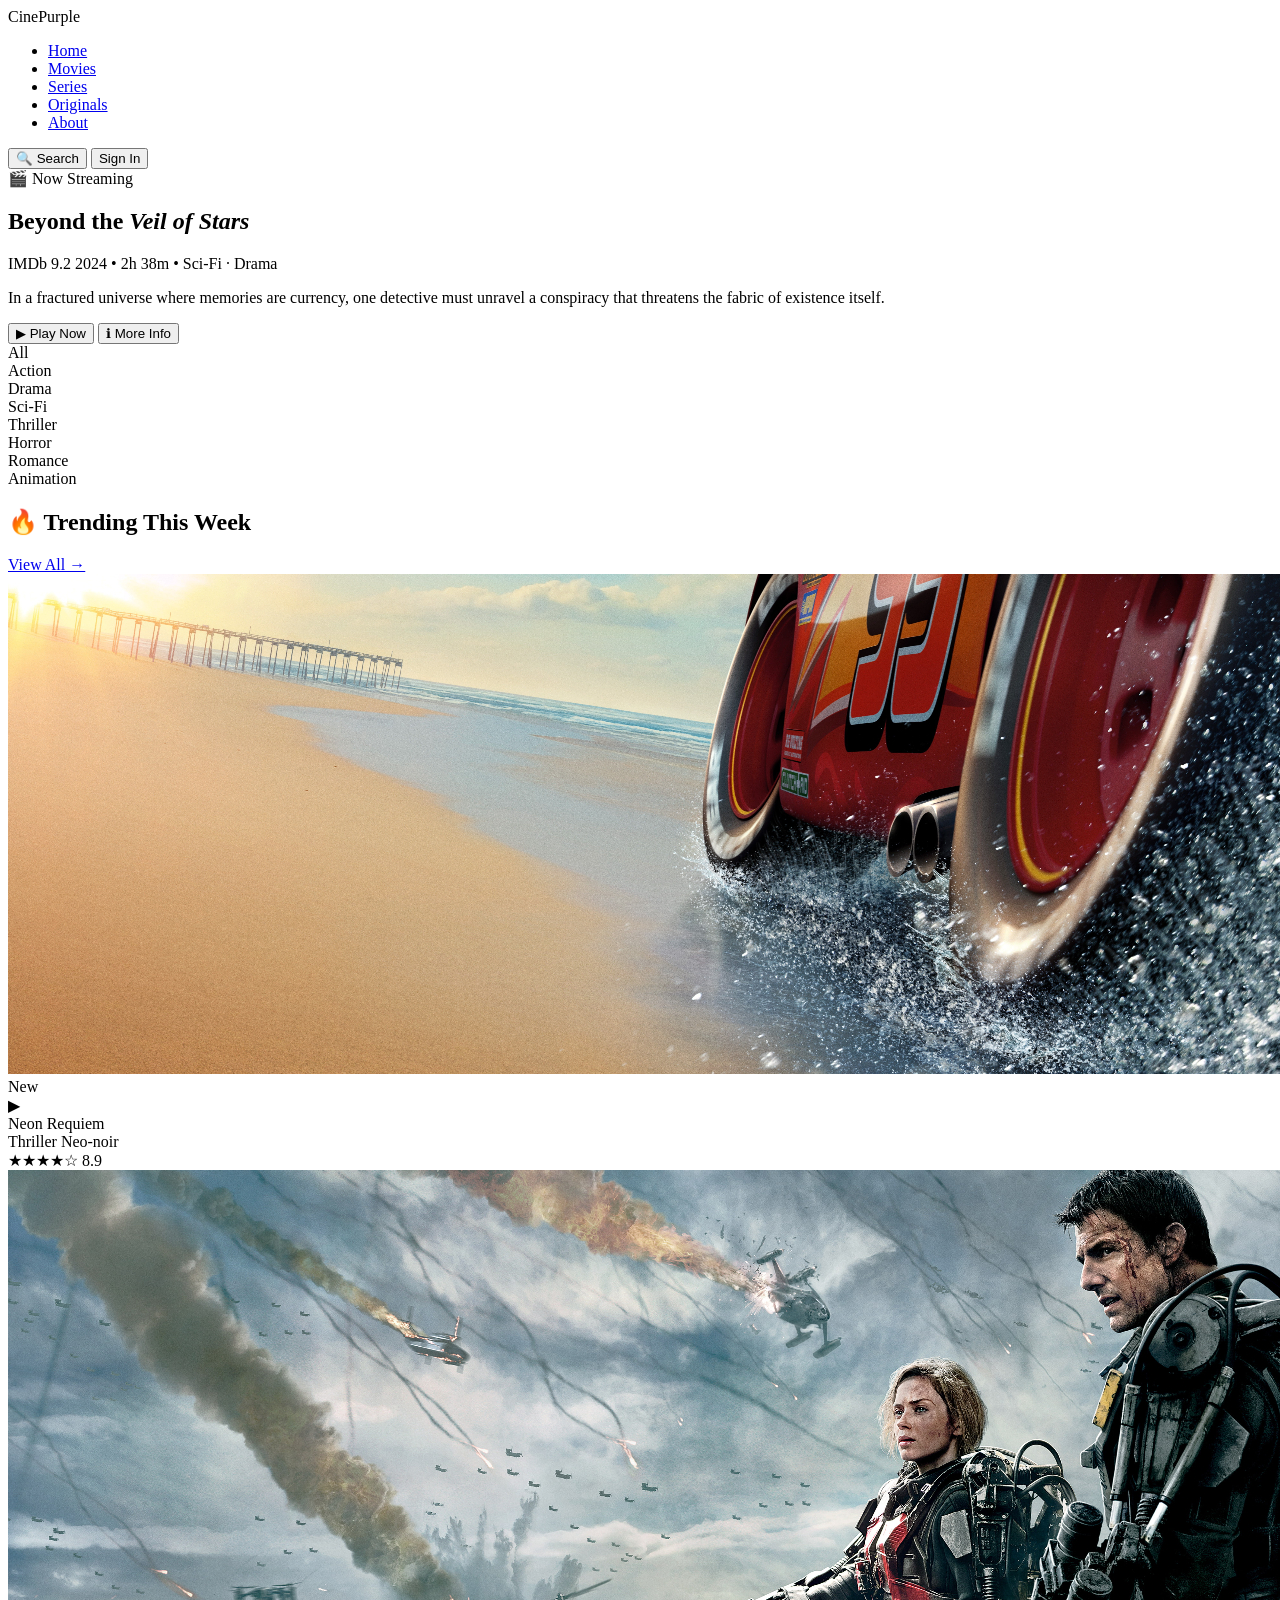
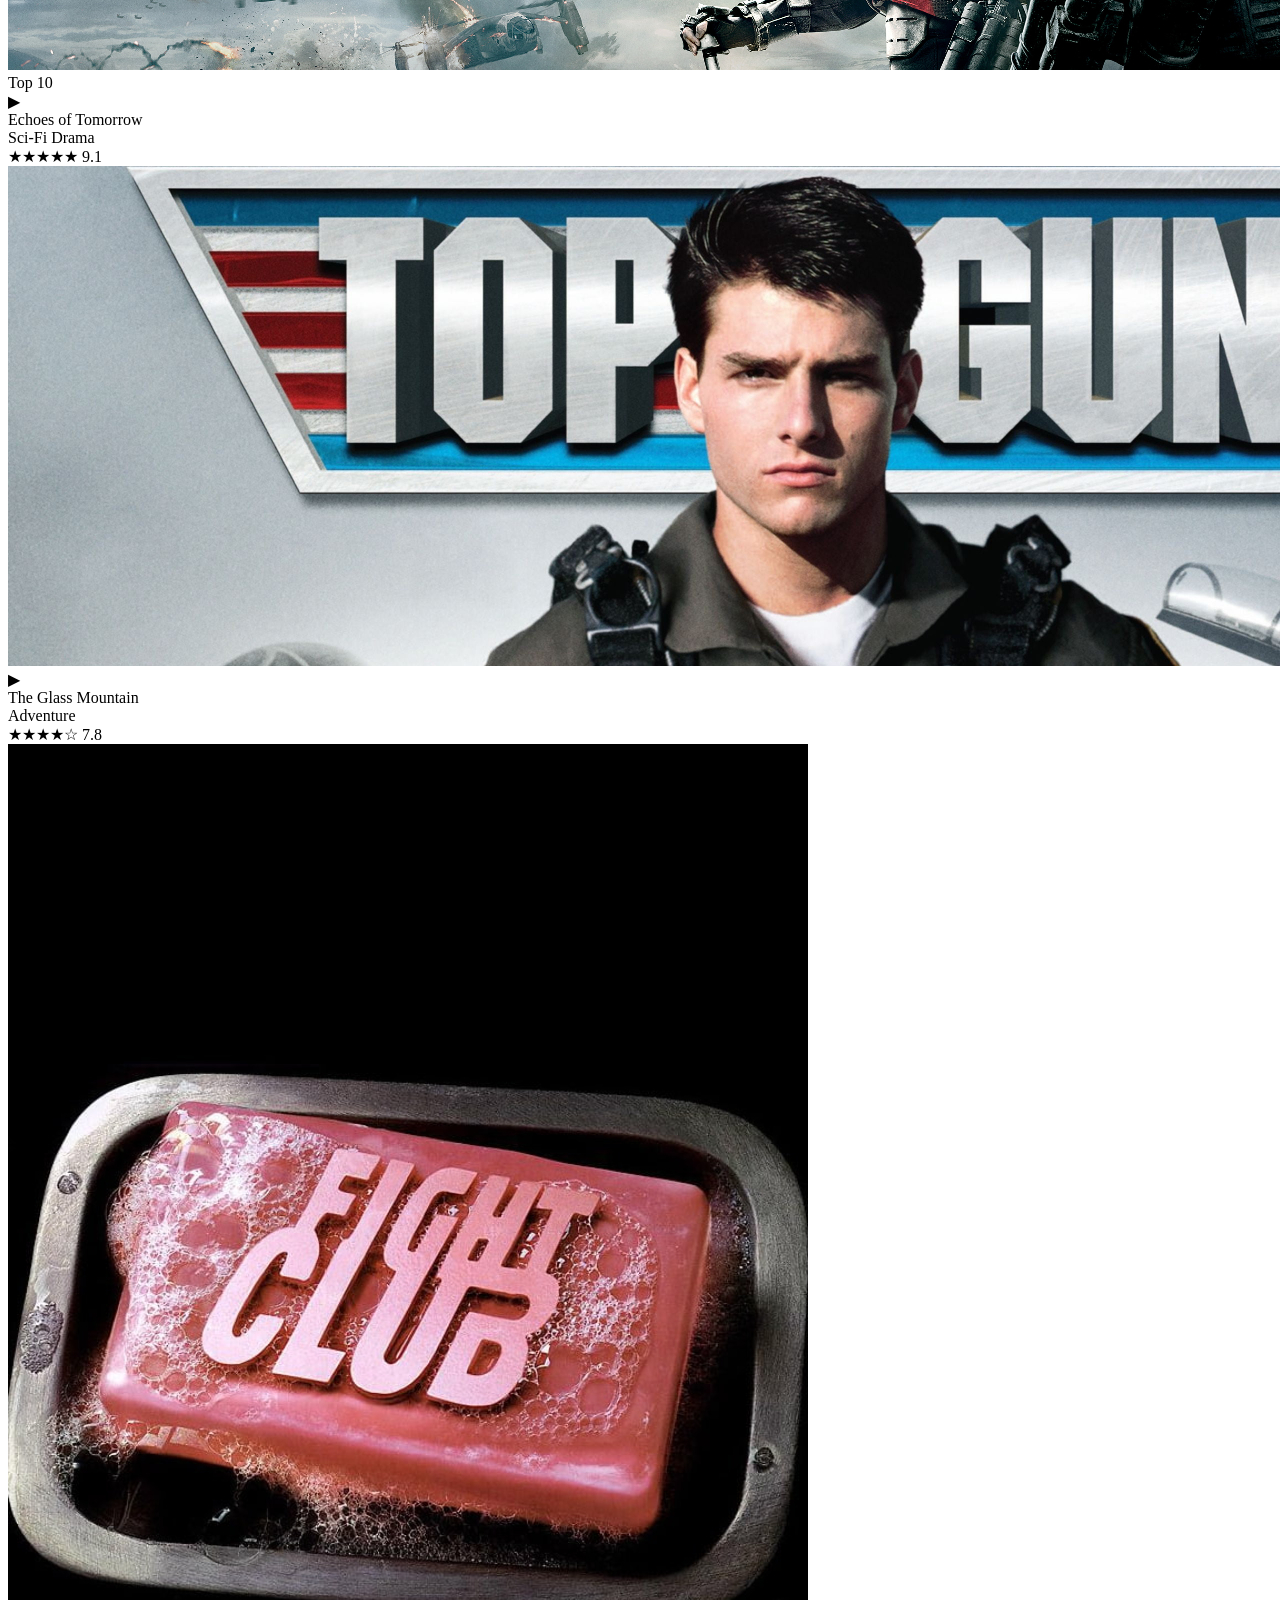
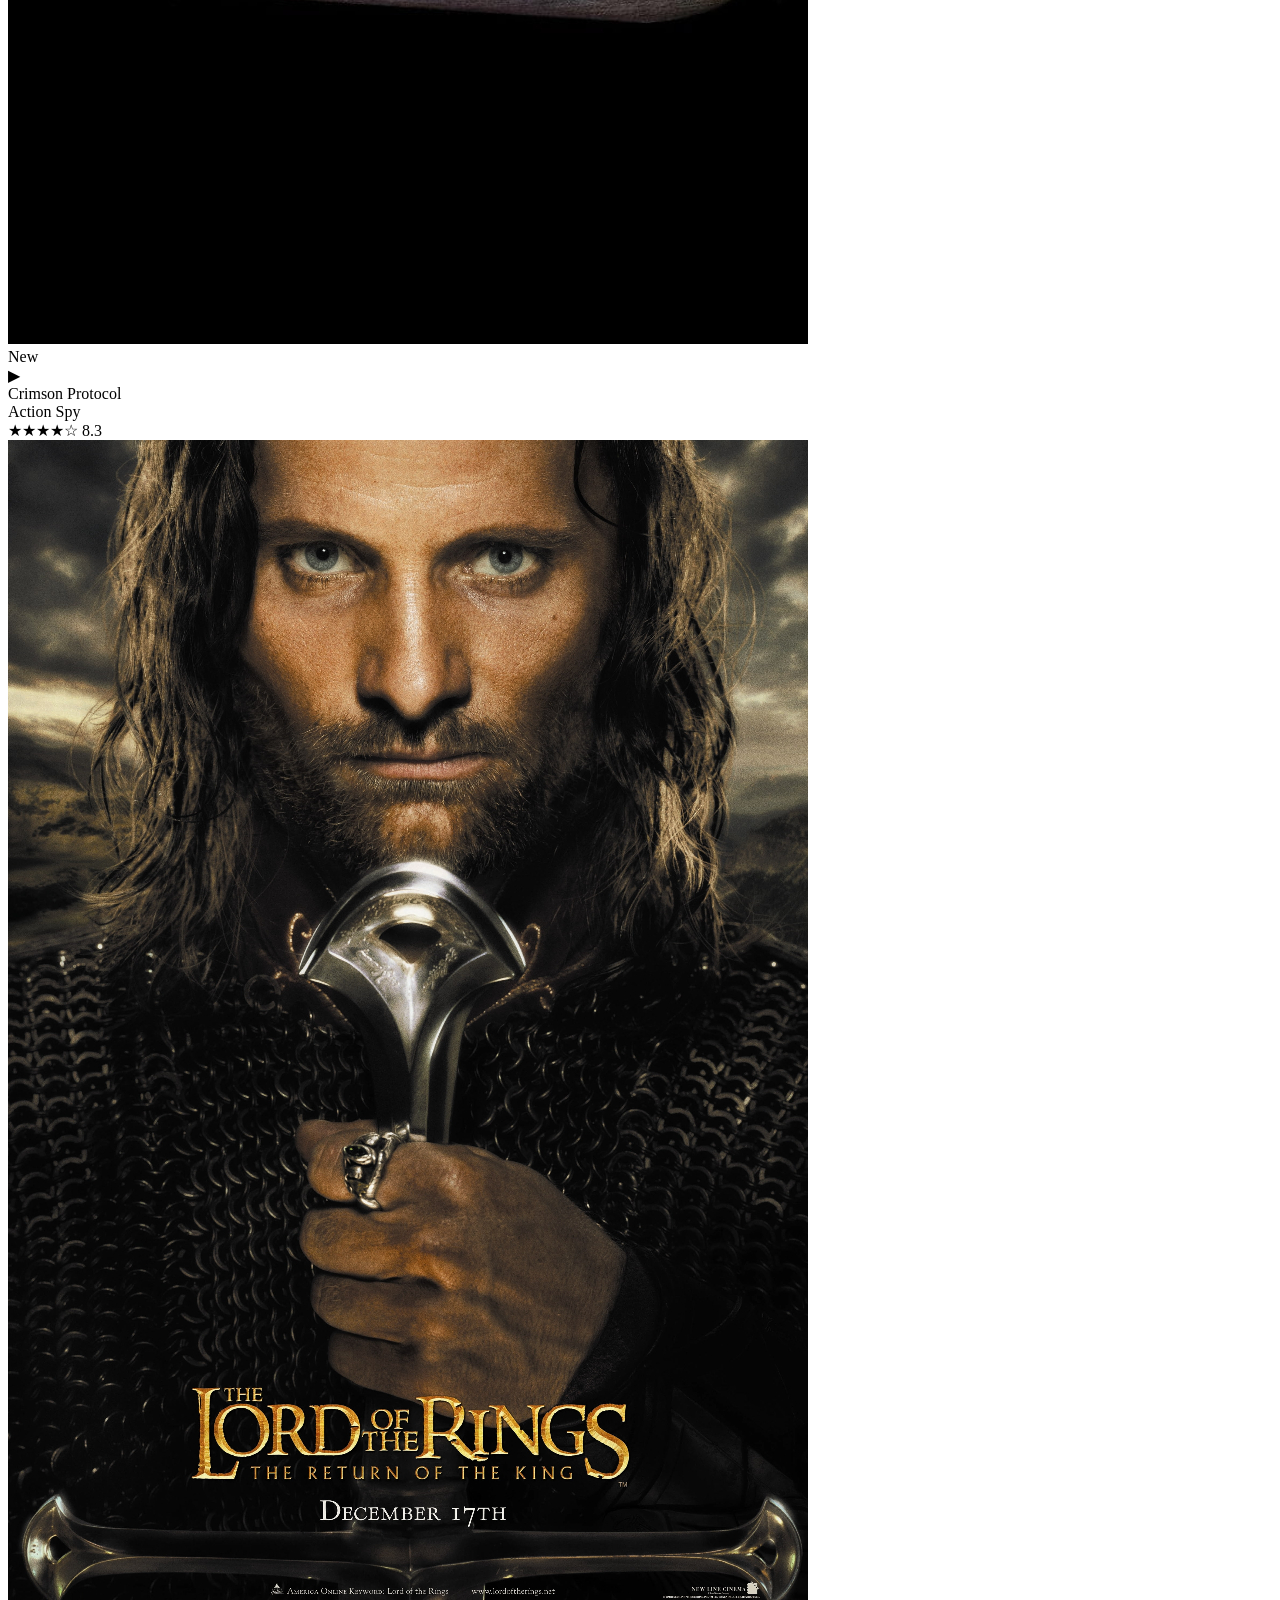
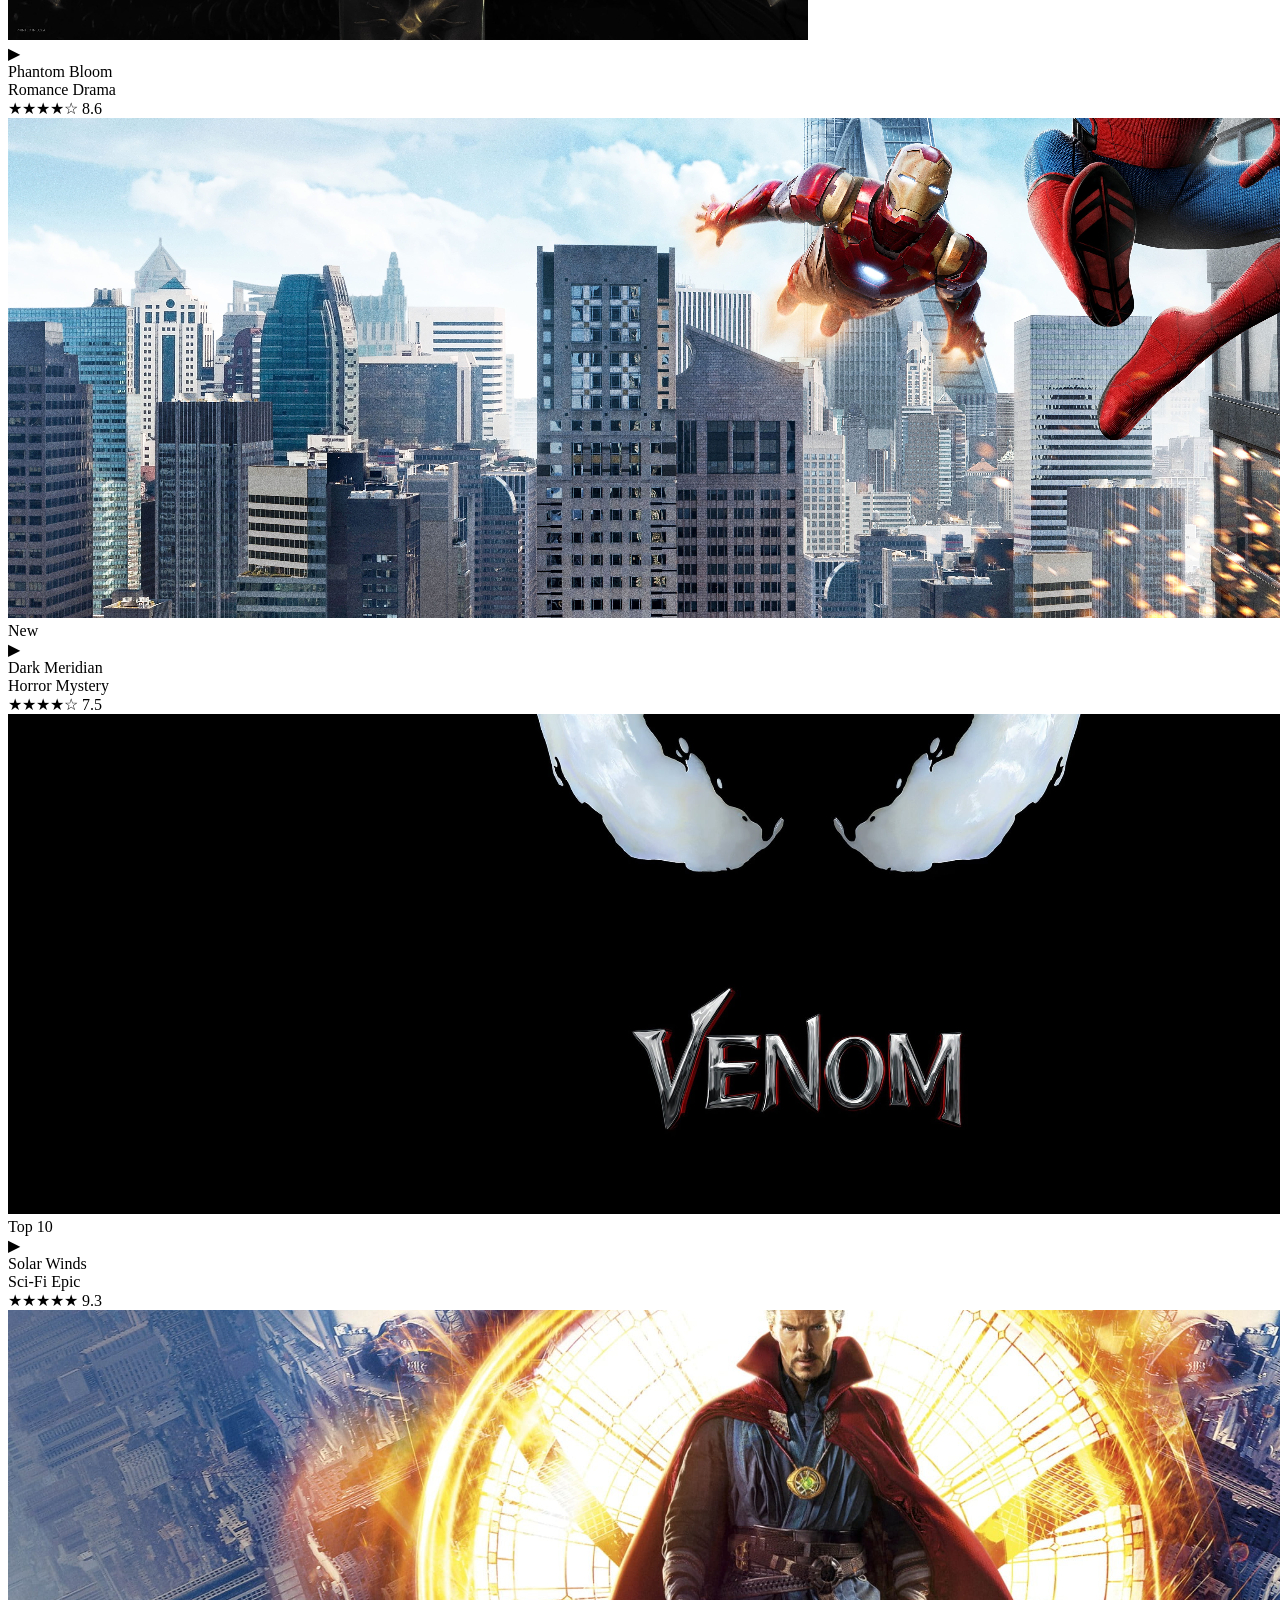
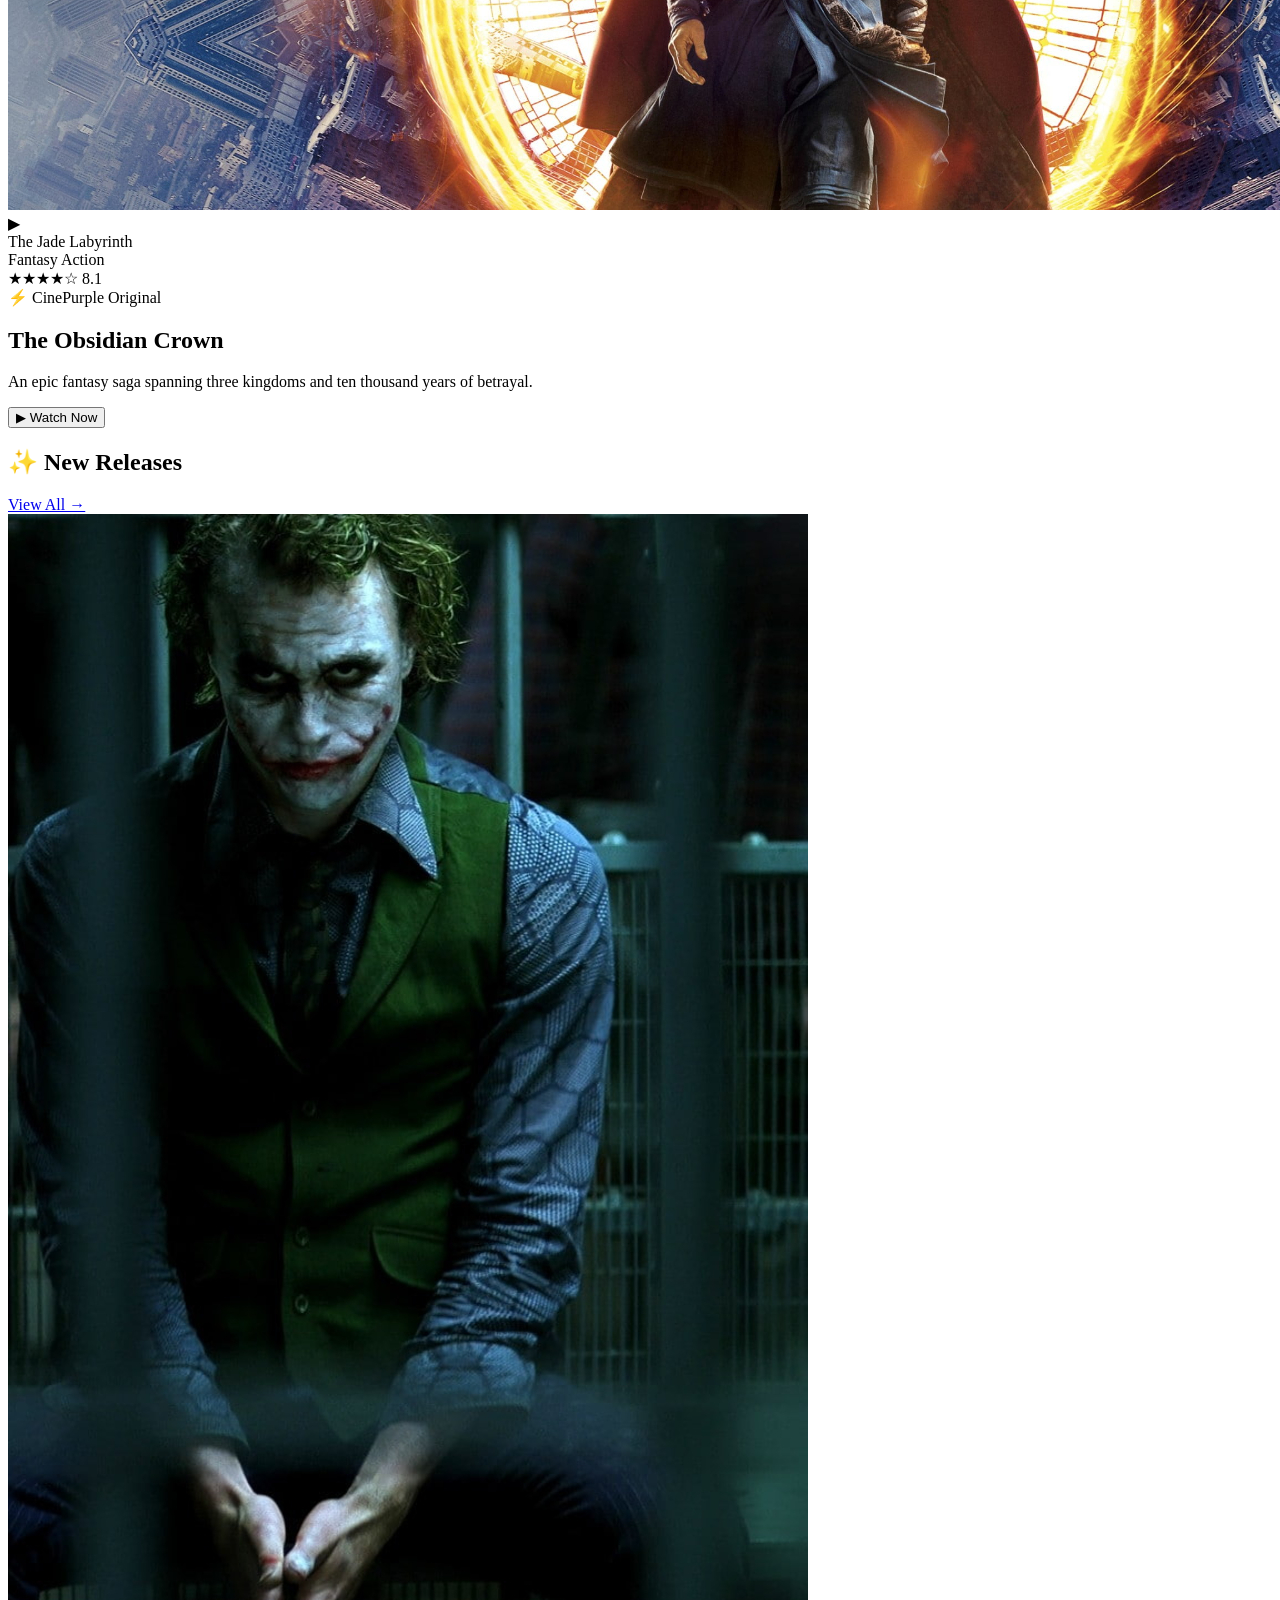
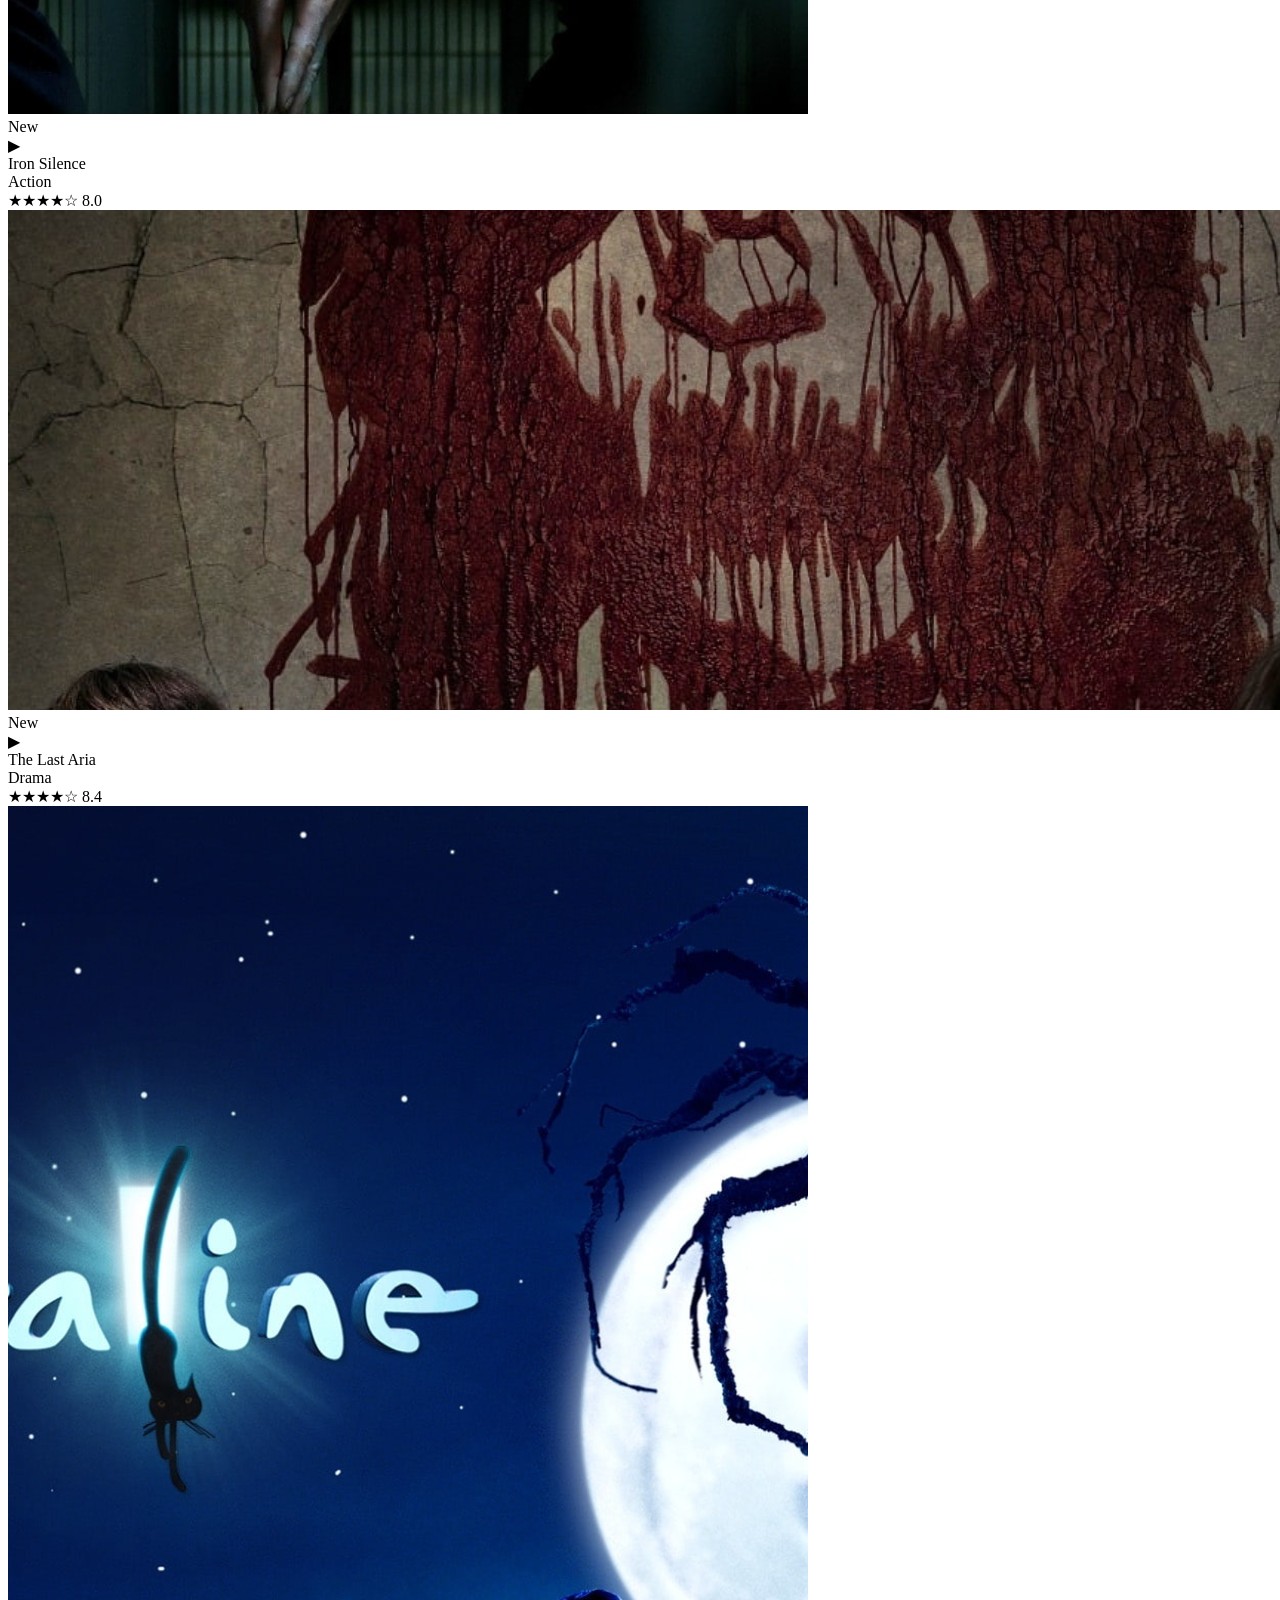
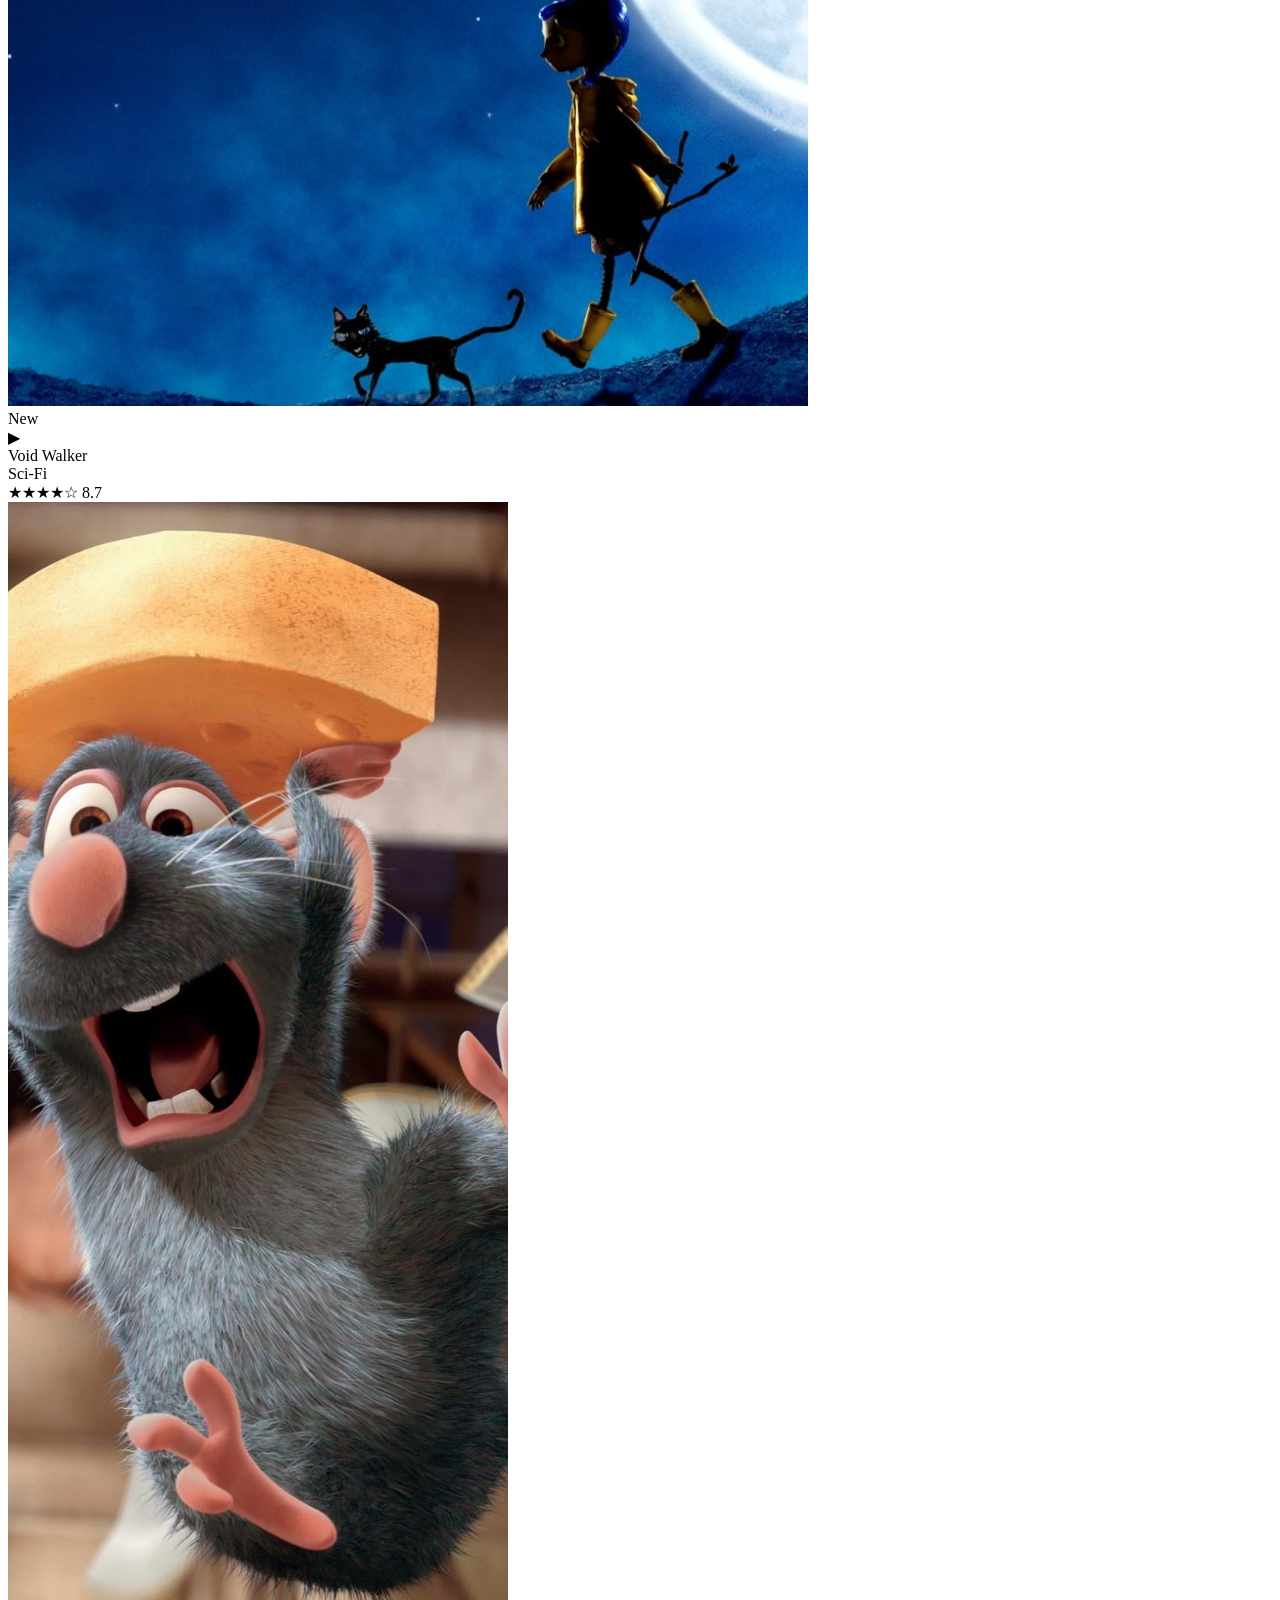
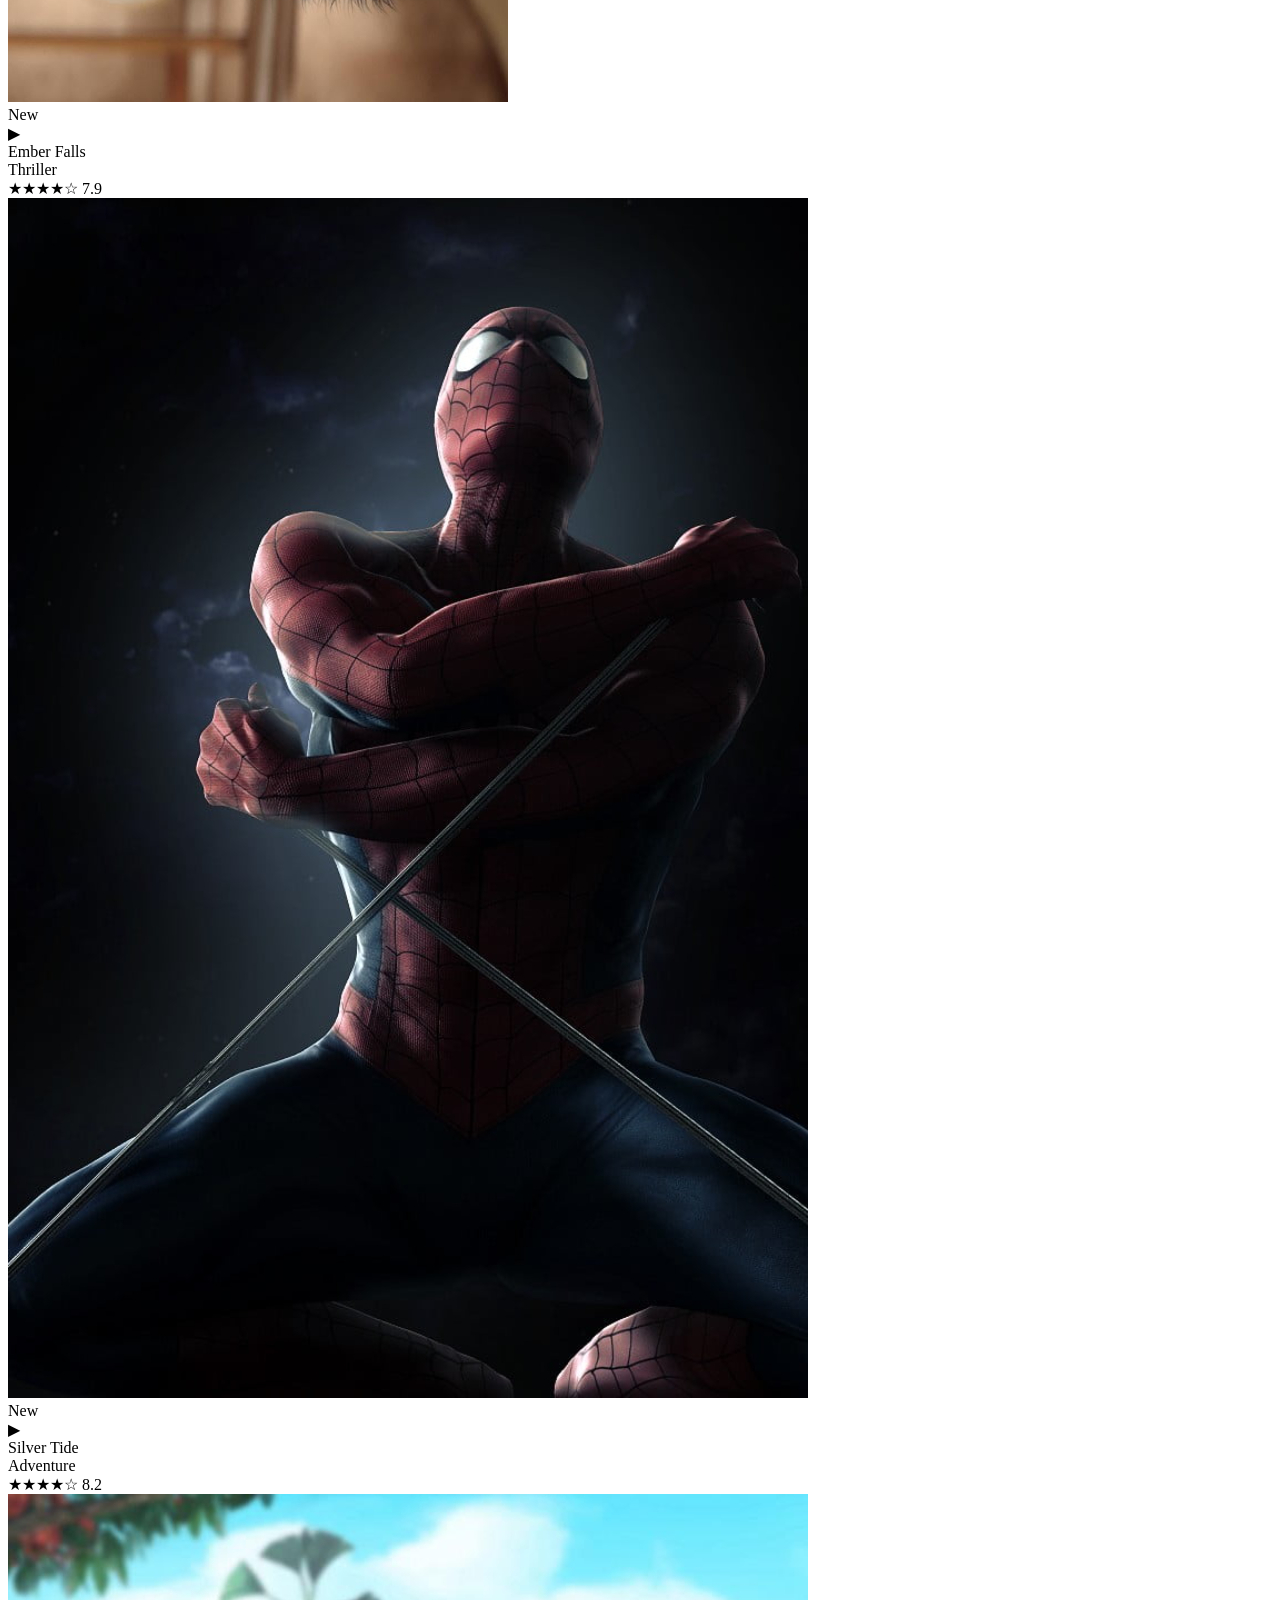
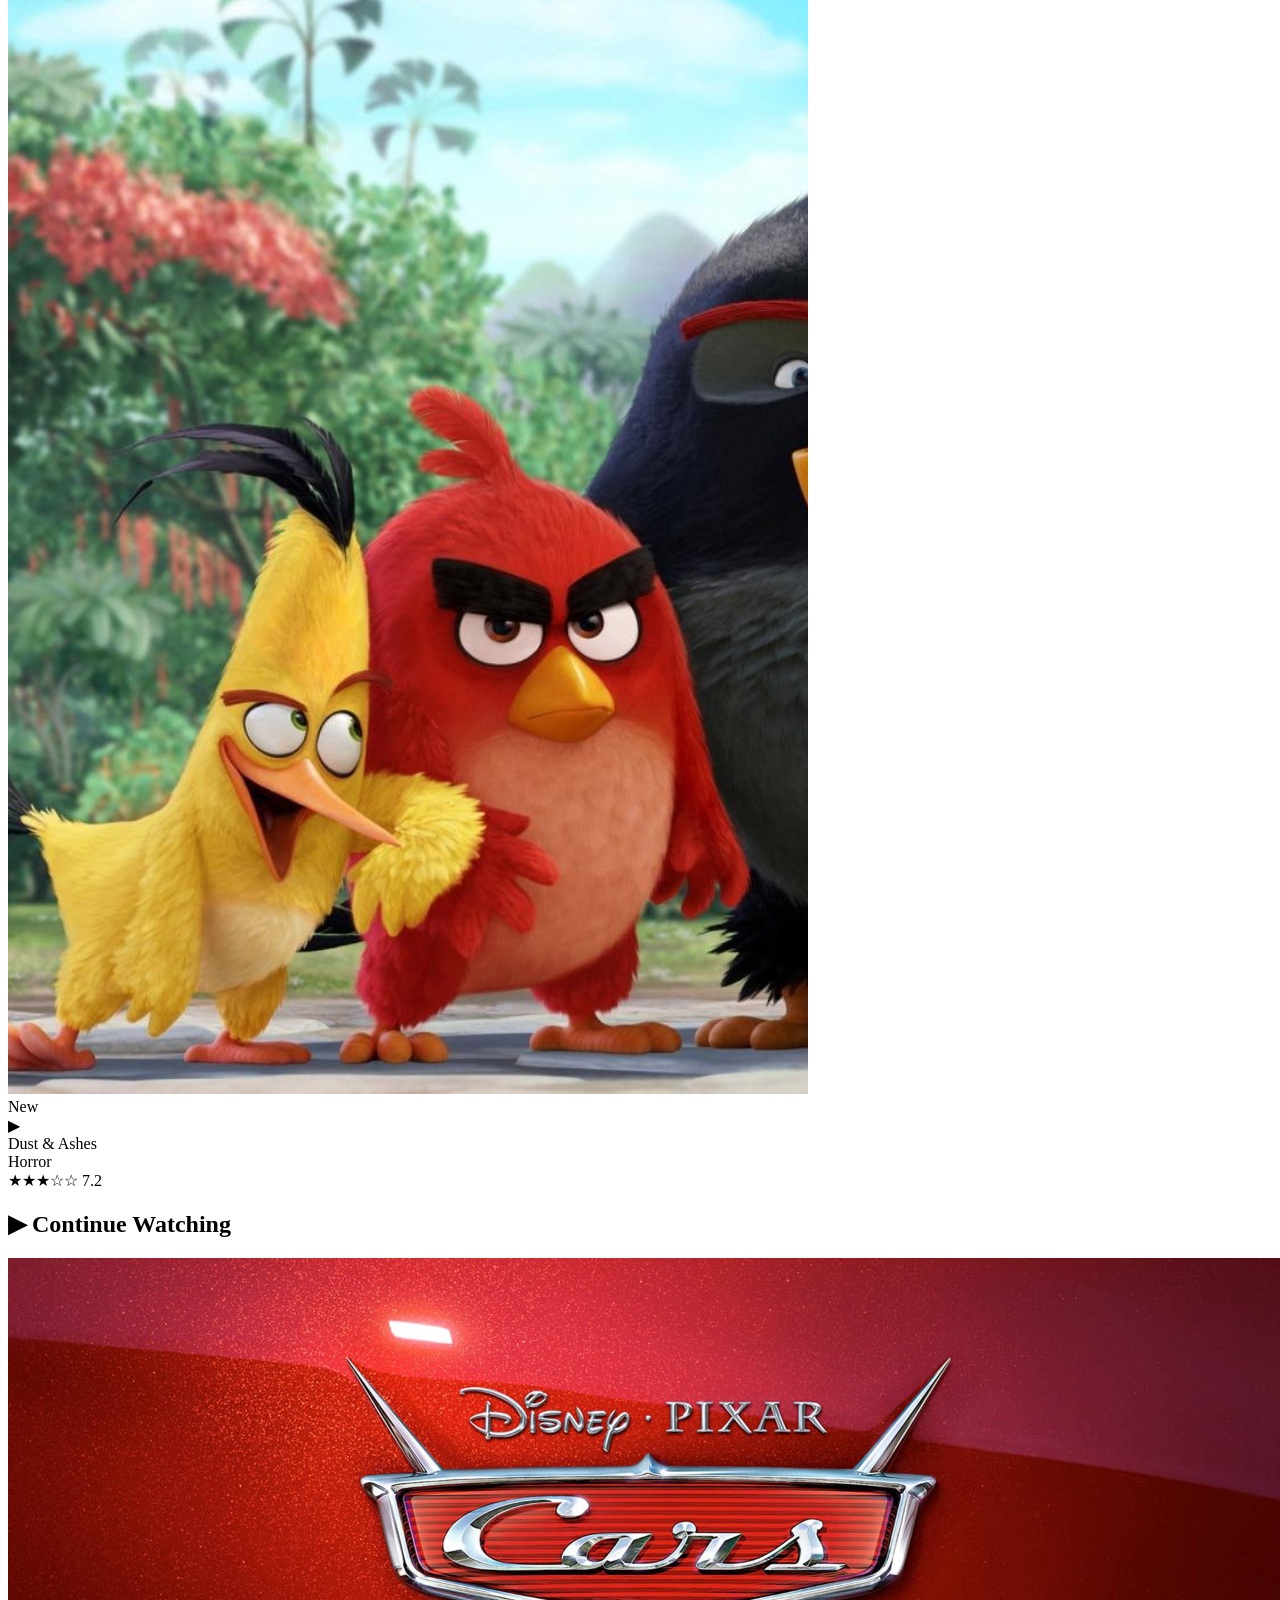
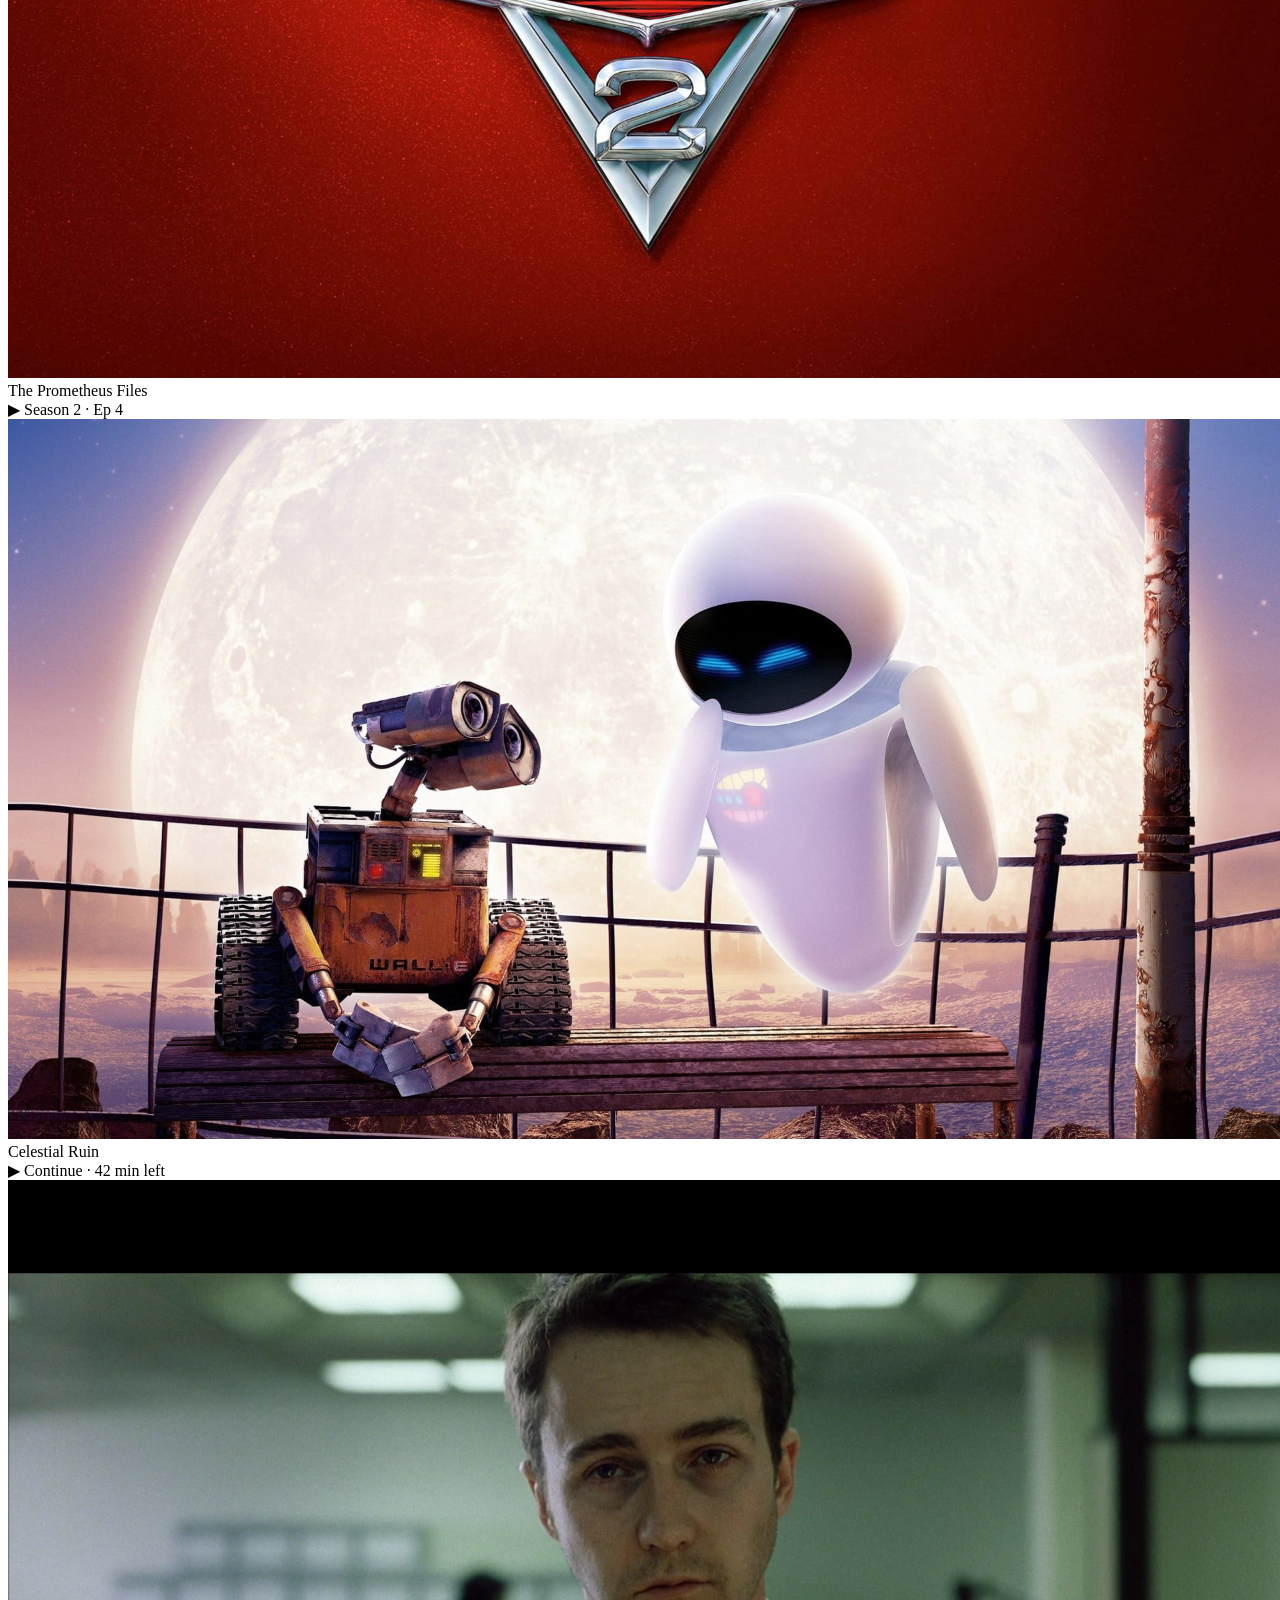
==== MOVIE PROJECT/SCREENS/index.html @ 65a45893 "Rename Home.html to index.html" ====
<!DOCTYPE html>
<html lang="en">
<head>
  <meta charset="UTF-8">
  <meta name="viewport" content="width=device-width, initial-scale=1.0">
  <title>CinePurple — Home</title>
  <link href="https://fonts.googleapis.com/css2?family=Playfair+Display:ital,wght@0,700;0,900;1,700&family=DM+Sans:wght@300;400;500;600&display=swap" rel="stylesheet">
  <link rel="stylesheet" href="../Styles/Global.css">
  <link rel="stylesheet" href="../Styles/Home.css">
</head>
<body>

  <!-- NAVBAR -->
  <nav class="navbar">
    <div class="nav-logo">Cine<span>Purple</span></div>
    <ul class="nav-links">
      <li><a href="Home.html" class="active">Home</a></li>
      <li><a href="#">Movies</a></li>
      <li><a href="#">Series</a></li>
      <li><a href="#">Originals</a></li>
      <li><a href="About.html">About</a></li>
    </ul>
    <div class="nav-actions">
      <button class="btn-ghost">🔍 Search</button>
      <button class="btn-primary">Sign In</button>
    </div>
  </nav>

  <!-- HERO -->
  <section class="hero">
    <div class="hero-bg"></div>
    <div class="hero-content">
      <div class="hero-badge">🎬 Now Streaming</div>
      <h1 class="hero-title">Beyond the <em>Veil of Stars</em></h1>
      <div class="hero-meta">
        <span class="rating-badge">IMDb 9.2</span>
        <span>2024</span>
        <span class="dot">•</span>
        <span>2h 38m</span>
        <span class="dot">•</span>
        <span>Sci-Fi · Drama</span>
      </div>
      <p class="hero-desc">In a fractured universe where memories are currency, one detective must unravel a conspiracy that threatens the fabric of existence itself.</p>
      <div class="hero-actions">
        <button class="btn-play">▶ Play Now</button>
        <button class="btn-info">ℹ More Info</button>
      </div>
    </div>
  </section>

  <!-- CATEGORIES -->
  <div class="categories">
    <div class="cat-pill active">All</div>
    <div class="cat-pill">Action</div>
    <div class="cat-pill">Drama</div>
    <div class="cat-pill">Sci-Fi</div>
    <div class="cat-pill">Thriller</div>
    <div class="cat-pill">Horror</div>
    <div class="cat-pill">Romance</div>
    <div class="cat-pill">Animation</div>
  </div>

  <!-- TRENDING -->
  <section class="section">
    <div class="section-header">
      <h2 class="section-title">🔥 <span>Trending</span> This Week</h2>
      <a href="#" class="see-all">View All →</a>
    </div>
    <div class="movies-row">

      <div class="movie-card">
        <div class="movie-thumb">
          <img src="../Assets/images/Home/img1.jpg" alt="Neon Requiem">
          <div class="badge-new">New</div>
          <div class="thumb-overlay">▶</div>
        </div>
        <div class="movie-info">
          <div class="movie-name">Neon Requiem</div>
          <div class="movie-tags">
            <span class="tag">Thriller</span>
            <span class="tag">Neo-noir</span>
          </div>
          <div class="movie-rating-row">
            <span class="stars">★★★★☆</span>
            <span class="rating-num">8.9</span>
          </div>
        </div>
      </div>

      <div class="movie-card">
        <div class="movie-thumb">
          <img src="../Assets/images/Home/img2.jpg" alt="Echoes of Tomorrow">
          <div class="badge-top">Top 10</div>
          <div class="thumb-overlay">▶</div>
        </div>
        <div class="movie-info">
          <div class="movie-name">Echoes of Tomorrow</div>
          <div class="movie-tags">
            <span class="tag">Sci-Fi</span>
            <span class="tag">Drama</span>
          </div>
          <div class="movie-rating-row">
            <span class="stars">★★★★★</span>
            <span class="rating-num">9.1</span>
          </div>
        </div>
      </div>

      <div class="movie-card">
        <div class="movie-thumb">
          <img src="../Assets/images/Home/img3.jpg" alt="The Glass Mountain">
          <div class="thumb-overlay">▶</div>
        </div>
        <div class="movie-info">
          <div class="movie-name">The Glass Mountain</div>
          <div class="movie-tags">
            <span class="tag">Adventure</span>
          </div>
          <div class="movie-rating-row">
            <span class="stars">★★★★☆</span>
            <span class="rating-num">7.8</span>
          </div>
        </div>
      </div>

      <div class="movie-card">
        <div class="movie-thumb">
          <img src="../Assets/images/Home/img4.jpg" alt="Crimson Protocol">
          <div class="badge-new">New</div>
          <div class="thumb-overlay">▶</div>
        </div>
        <div class="movie-info">
          <div class="movie-name">Crimson Protocol</div>
          <div class="movie-tags">
            <span class="tag">Action</span>
            <span class="tag">Spy</span>
          </div>
          <div class="movie-rating-row">
            <span class="stars">★★★★☆</span>
            <span class="rating-num">8.3</span>
          </div>
        </div>
      </div>

      <div class="movie-card">
        <div class="movie-thumb">
          <img src="../Assets/images/Home/img5.jpg" alt="Phantom Bloom">
          <div class="thumb-overlay">▶</div>
        </div>
        <div class="movie-info">
          <div class="movie-name">Phantom Bloom</div>
          <div class="movie-tags">
            <span class="tag">Romance</span>
            <span class="tag">Drama</span>
          </div>
          <div class="movie-rating-row">
            <span class="stars">★★★★☆</span>
            <span class="rating-num">8.6</span>
          </div>
        </div>
      </div>

      <div class="movie-card">
        <div class="movie-thumb">
          <img src="../Assets/images/Home/img6.jpg" alt="Dark Meridian">
          <div class="badge-new">New</div>
          <div class="thumb-overlay">▶</div>
        </div>
        <div class="movie-info">
          <div class="movie-name">Dark Meridian</div>
          <div class="movie-tags">
            <span class="tag">Horror</span>
            <span class="tag">Mystery</span>
          </div>
          <div class="movie-rating-row">
            <span class="stars">★★★★☆</span>
            <span class="rating-num">7.5</span>
          </div>
        </div>
      </div>

      <div class="movie-card">
        <div class="movie-thumb">
          <img src="../Assets/images/Home/img7.jpg" alt="Solar Winds">
          <div class="badge-top">Top 10</div>
          <div class="thumb-overlay">▶</div>
        </div>
        <div class="movie-info">
          <div class="movie-name">Solar Winds</div>
          <div class="movie-tags">
            <span class="tag">Sci-Fi</span>
            <span class="tag">Epic</span>
          </div>
          <div class="movie-rating-row">
            <span class="stars">★★★★★</span>
            <span class="rating-num">9.3</span>
          </div>
        </div>
      </div>

      <div class="movie-card">
        <div class="movie-thumb">
          <img src="../Assets/images/Home/img8.jpg" alt="The Jade Labyrinth">
          <div class="thumb-overlay">▶</div>
        </div>
        <div class="movie-info">
          <div class="movie-name">The Jade Labyrinth</div>
          <div class="movie-tags">
            <span class="tag">Fantasy</span>
            <span class="tag">Action</span>
          </div>
          <div class="movie-rating-row">
            <span class="stars">★★★★☆</span>
            <span class="rating-num">8.1</span>
          </div>
        </div>
      </div>

    </div>
  </section>

  <!-- FEATURED BANNER -->
  <div class="featured-strip">
    <div class="featured-content">
      <div class="featured-label">⚡ CinePurple Original</div>
      <h2 class="featured-title">The Obsidian Crown</h2>
      <p class="featured-desc">An epic fantasy saga spanning three kingdoms and ten thousand years of betrayal.</p>
      <button class="btn-play">▶ Watch Now</button>
    </div>
  </div>

  <!-- NEW RELEASES -->
  <section class="section">
    <div class="section-header">
      <h2 class="section-title">✨ <span>New</span> Releases</h2>
      <a href="#" class="see-all">View All →</a>
    </div>
    <div class="movies-row">

      <div class="movie-card">
        <div class="movie-thumb">
          <img src="../Assets/images/Home/img9.jpg" alt="Iron Silence">
          <div class="badge-new">New</div>
          <div class="thumb-overlay">▶</div>
        </div>
        <div class="movie-info">
          <div class="movie-name">Iron Silence</div>
          <div class="movie-tags"><span class="tag">Action</span></div>
          <div class="movie-rating-row">
            <span class="stars">★★★★☆</span>
            <span class="rating-num">8.0</span>
          </div>
        </div>
      </div>

      <div class="movie-card">
        <div class="movie-thumb">
          <img src="../Assets/images/Home/img10.jpg" alt="The Last Aria">
          <div class="badge-new">New</div>
          <div class="thumb-overlay">▶</div>
        </div>
        <div class="movie-info">
          <div class="movie-name">The Last Aria</div>
          <div class="movie-tags"><span class="tag">Drama</span></div>
          <div class="movie-rating-row">
            <span class="stars">★★★★☆</span>
            <span class="rating-num">8.4</span>
          </div>
        </div>
      </div>

      <div class="movie-card">
        <div class="movie-thumb">
          <img src="../Assets/images/Home/img11.jpg" alt="Void Walker">
          <div class="badge-new">New</div>
          <div class="thumb-overlay">▶</div>
        </div>
        <div class="movie-info">
          <div class="movie-name">Void Walker</div>
          <div class="movie-tags"><span class="tag">Sci-Fi</span></div>
          <div class="movie-rating-row">
            <span class="stars">★★★★☆</span>
            <span class="rating-num">8.7</span>
          </div>
        </div>
      </div>

      <div class="movie-card">
        <div class="movie-thumb">
          <img src="../Assets/images/Home/img12.jpg" alt="Ember Falls">
          <div class="badge-new">New</div>
          <div class="thumb-overlay">▶</div>
        </div>
        <div class="movie-info">
          <div class="movie-name">Ember Falls</div>
          <div class="movie-tags"><span class="tag">Thriller</span></div>
          <div class="movie-rating-row">
            <span class="stars">★★★★☆</span>
            <span class="rating-num">7.9</span>
          </div>
        </div>
      </div>

      <div class="movie-card">
        <div class="movie-thumb">
          <img src="../Assets/images/Home/img13.jpg" alt="Silver Tide">
          <div class="badge-new">New</div>
          <div class="thumb-overlay">▶</div>
        </div>
        <div class="movie-info">
          <div class="movie-name">Silver Tide</div>
          <div class="movie-tags"><span class="tag">Adventure</span></div>
          <div class="movie-rating-row">
            <span class="stars">★★★★☆</span>
            <span class="rating-num">8.2</span>
          </div>
        </div>
      </div>

      <div class="movie-card">
        <div class="movie-thumb">
          <img src="../Assets/images/Home/img14.jpg" alt="Dust & Ashes">
          <div class="badge-new">New</div>
          <div class="thumb-overlay">▶</div>
        </div>
        <div class="movie-info">
          <div class="movie-name">Dust & Ashes</div>
          <div class="movie-tags"><span class="tag">Horror</span></div>
          <div class="movie-rating-row">
            <span class="stars">★★★☆☆</span>
            <span class="rating-num">7.2</span>
          </div>
        </div>
      </div>

    </div>
  </section>

  <!-- CONTINUE WATCHING -->
  <section class="section">
    <div class="section-header">
      <h2 class="section-title">▶ <span>Continue</span> Watching</h2>
    </div>
    <div class="wide-row">

      <div class="wide-card">
        <img src="../Assets/images/Home/wide1.jpg" alt="The Prometheus Files">
        <div class="wide-overlay">
          <div class="wide-title">The Prometheus Files</div>
          <div class="wide-sub">▶ Season 2 · Ep 4</div>
        </div>
      </div>

      <div class="wide-card">
        <img src="../Assets/images/Home/wide2.jpg" alt="Celestial Ruin">
        <div class="wide-overlay">
          <div class="wide-title">Celestial Ruin</div>
          <div class="wide-sub">▶ Continue · 42 min left</div>
        </div>
      </div>

      <div class="wide-card">
        <img src="../Assets/images/Home/wide3.jpg" alt="Last Signal">
        <div class="wide-overlay">
          <div class="wide-title">Last Signal</div>
          <div class="wide-sub">▶ Season 1 · Ep 7</div>
        </div>
      </div>

    </div>
  </section>

  <!-- TOP RATED -->
  <section class="section">
    <div class="section-header">
      <h2 class="section-title">⭐ <span>Top Rated</span> Classics</h2>
      <a href="#" class="see-all">View All →</a>
    </div>
    <div class="movies-row">

      <div class="movie-card">
        <div class="movie-thumb">
          <img src="../Assets/images/Home/img15.jpg" alt="The Eternal Code">
          <div class="badge-top">Top 10</div>
          <div class="thumb-overlay">▶</div>
        </div>
        <div class="movie-info">
          <div class="movie-name">The Eternal Code</div>
          <div class="movie-tags"><span class="tag">Sci-Fi</span></div>
          <div class="movie-rating-row">
            <span class="stars">★★★★★</span>
            <span class="rating-num">9.4</span>
          </div>
        </div>
      </div>

      <div class="movie-card">
        <div class="movie-thumb">
          <img src="../Assets/images/Home/img16.jpg" alt="Midnight Archive">
          <div class="badge-top">Top 10</div>
          <div class="thumb-overlay">▶</div>
        </div>
        <div class="movie-info">
          <div class="movie-name">Midnight Archive</div>
          <div class="movie-tags"><span class="tag">Mystery</span></div>
          <div class="movie-rating-row">
            <span class="stars">★★★★★</span>
            <span class="rating-num">9.0</span>
          </div>
        </div>
      </div>

      <div class="movie-card">
        <div class="movie-thumb">
          <img src="../Assets/images/Home/img17.jpg" alt="Kingdom of Ash">
          <div class="badge-top">Top 10</div>
          <div class="thumb-overlay">▶</div>
        </div>
        <div class="movie-info">
          <div class="movie-name">Kingdom of Ash</div>
          <div class="movie-tags"><span class="tag">Fantasy</span></div>
          <div class="movie-rating-row">
            <span class="stars">★★★★★</span>
            <span class="rating-num">9.2</span>
          </div>
        </div>
      </div>

      <div class="movie-card">
        <div class="movie-thumb">
          <img src="../Assets/images/Home/img18.jpg" alt="Cold Horizon">
          <div class="badge-top">Top 10</div>
          <div class="thumb-overlay">▶</div>
        </div>
        <div class="movie-info">
          <div class="movie-name">Cold Horizon</div>
          <div class="movie-tags"><span class="tag">Thriller</span></div>
          <div class="movie-rating-row">
            <span class="stars">★★★★☆</span>
            <span class="rating-num">8.8</span>
          </div>
        </div>
      </div>

      <div class="movie-card">
        <div class="movie-thumb">
          <img src="../Assets/images/Home/img19.jpg" alt="The Red Forest">
          <div class="badge-top">Top 10</div>
          <div class="thumb-overlay">▶</div>
        </div>
        <div class="movie-info">
          <div class="movie-name">The Red Forest</div>
          <div class="movie-tags"><span class="tag">Horror</span></div>
          <div class="movie-rating-row">
            <span class="stars">★★★★☆</span>
            <span class="rating-num">8.5</span>
          </div>
        </div>
      </div>

      <div class="movie-card">
        <div class="movie-thumb">
          <img src="../Assets/images/Home/img20.jpg" alt="Nova Rising">
          <div class="badge-top">Top 10</div>
          <div class="thumb-overlay">▶</div>
        </div>
        <div class="movie-info">
          <div class="movie-name">Nova Rising</div>
          <div class="movie-tags"><span class="tag">Action</span></div>
          <div class="movie-rating-row">
            <span class="stars">★★★★☆</span>
            <span class="rating-num">8.6</span>
          </div>
        </div>
      </div>

    </div>
  </section>

  <!-- FOOTER -->
  <footer>
    <div class="footer-top">
      <div class="footer-brand">
        <div class="nav-logo">Cine<span>Purple</span></div>
        <p>The home of extraordinary cinema. Stream thousands of films and series.</p>
      </div>
      <div class="footer-links">
        <h4>Explore</h4>
        <ul>
          <li><a href="#">Movies</a></li>
          <li><a href="#">Series</a></li>
          <li><a href="#">Originals</a></li>
          <li><a href="#">New Releases</a></li>
        </ul>
      </div>
      <div class="footer-links">
        <h4>Account</h4>
        <ul>
          <li><a href="#">Sign In</a></li>
          <li><a href="#">Sign Up</a></li>
          <li><a href="#">My List</a></li>
          <li><a href="#">Settings</a></li>
        </ul>
      </div>
      <div class="footer-links">
        <h4>Company</h4>
        <ul>
          <li><a href="About.html">About Us</a></li>
          <li><a href="#">Press</a></li>
          <li><a href="#">Careers</a></li>
          <li><a href="#">Contact</a></li>
        </ul>
      </div>
    </div>
    <div class="footer-bottom">
      <p>© 2024 CinePurple. All rights reserved.</p>
    </div>
  </footer>

</body>
</html>
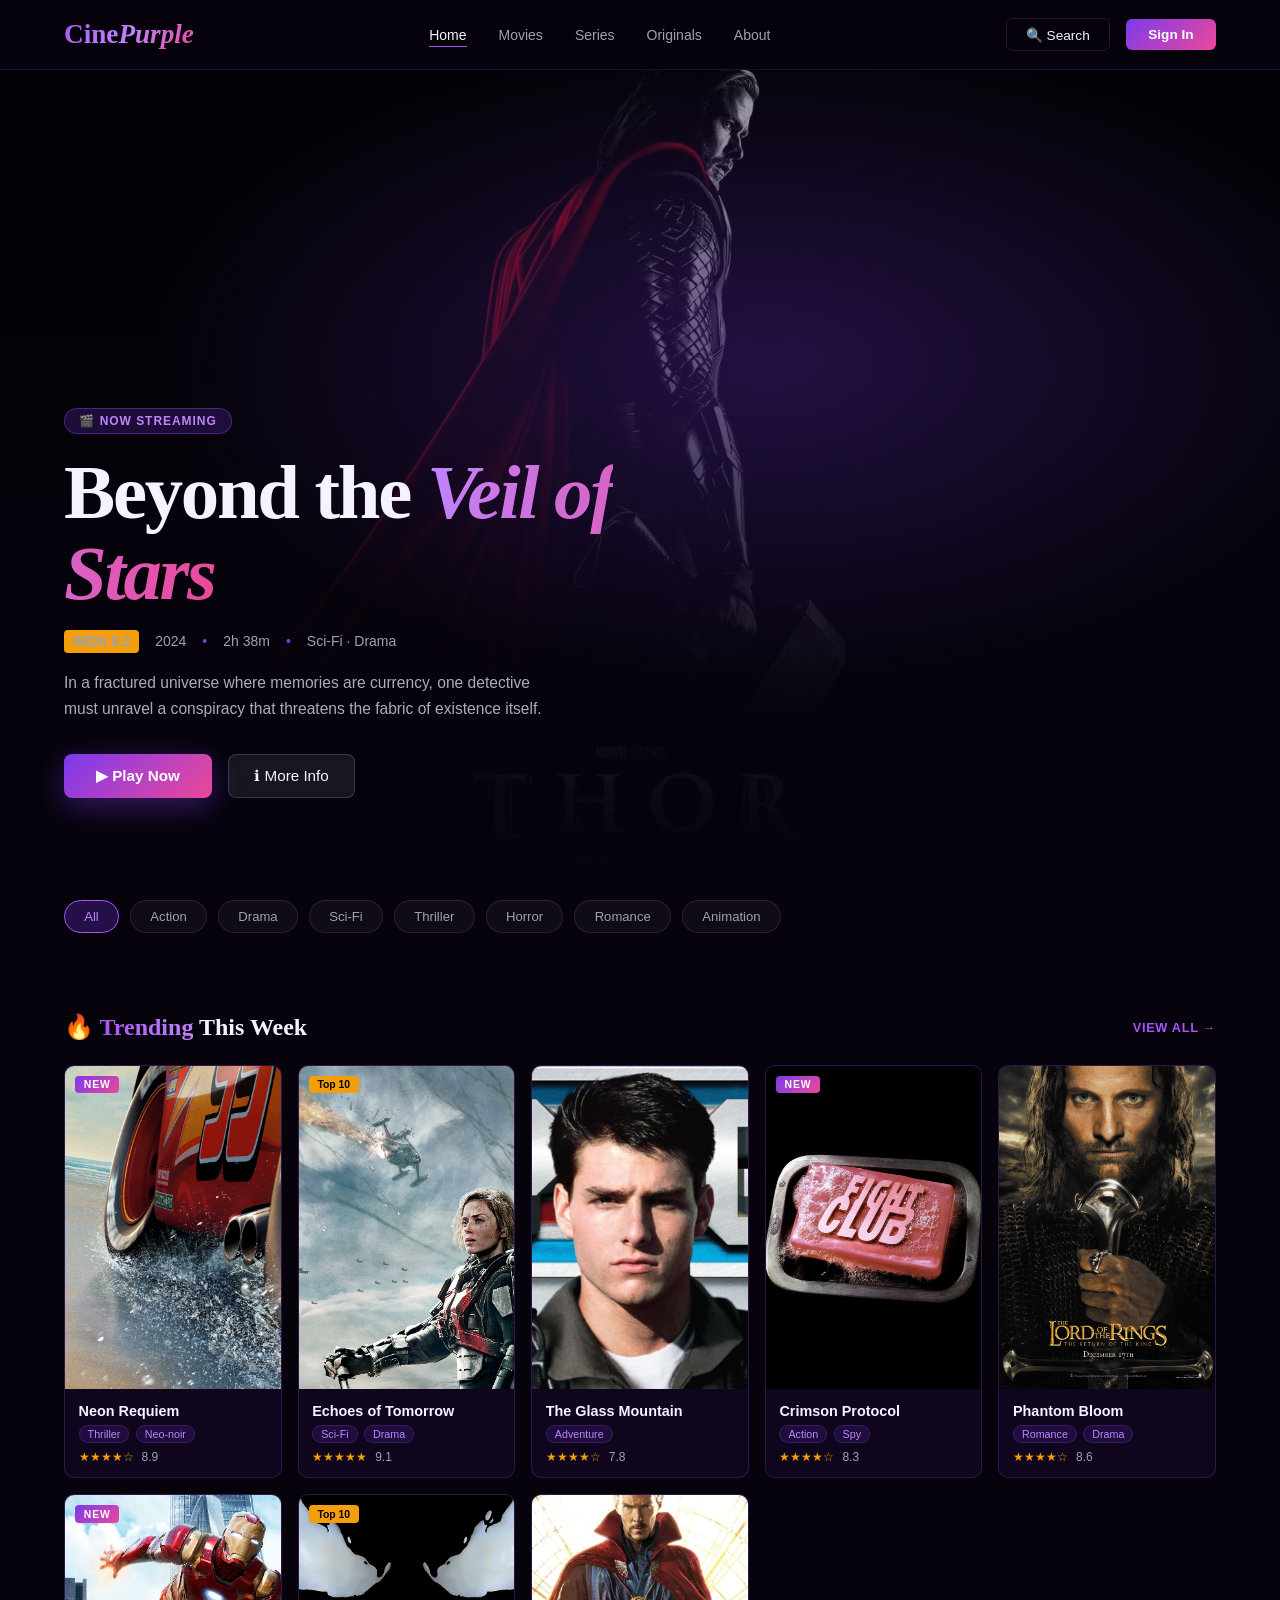
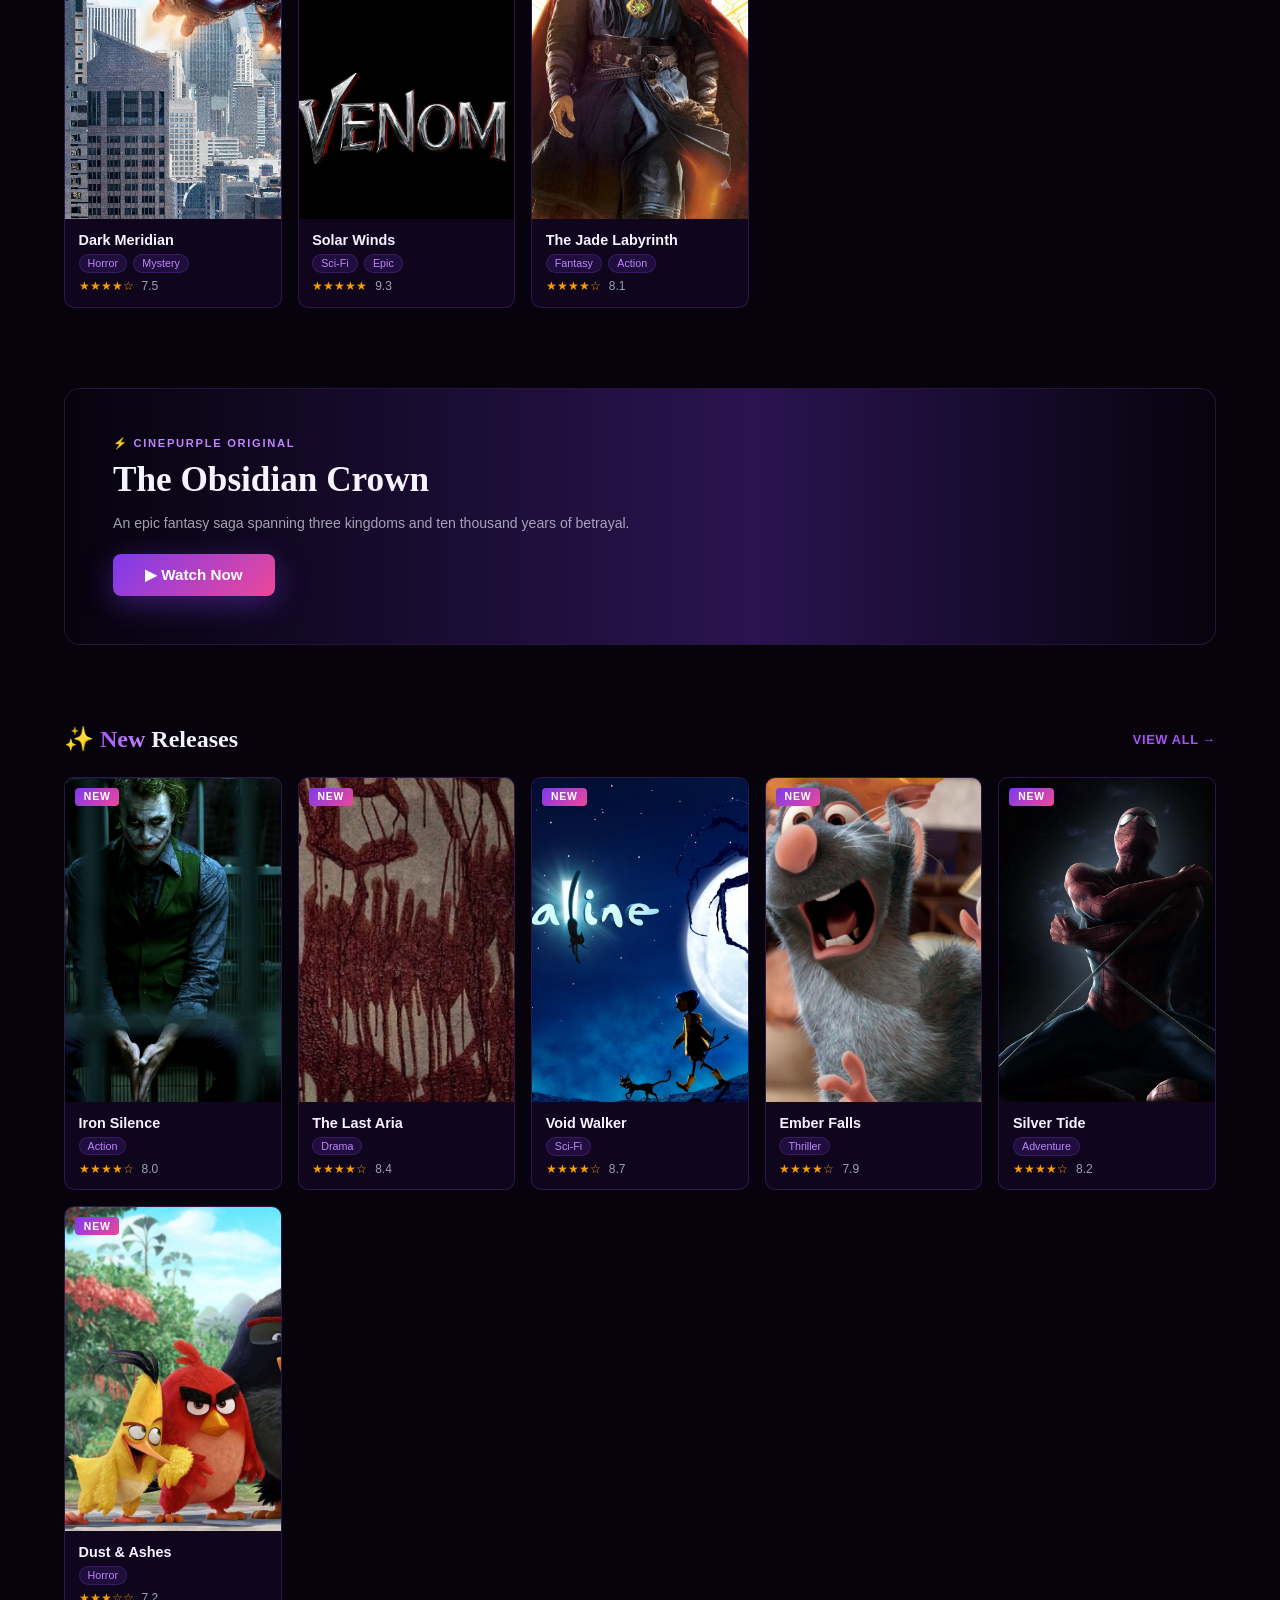
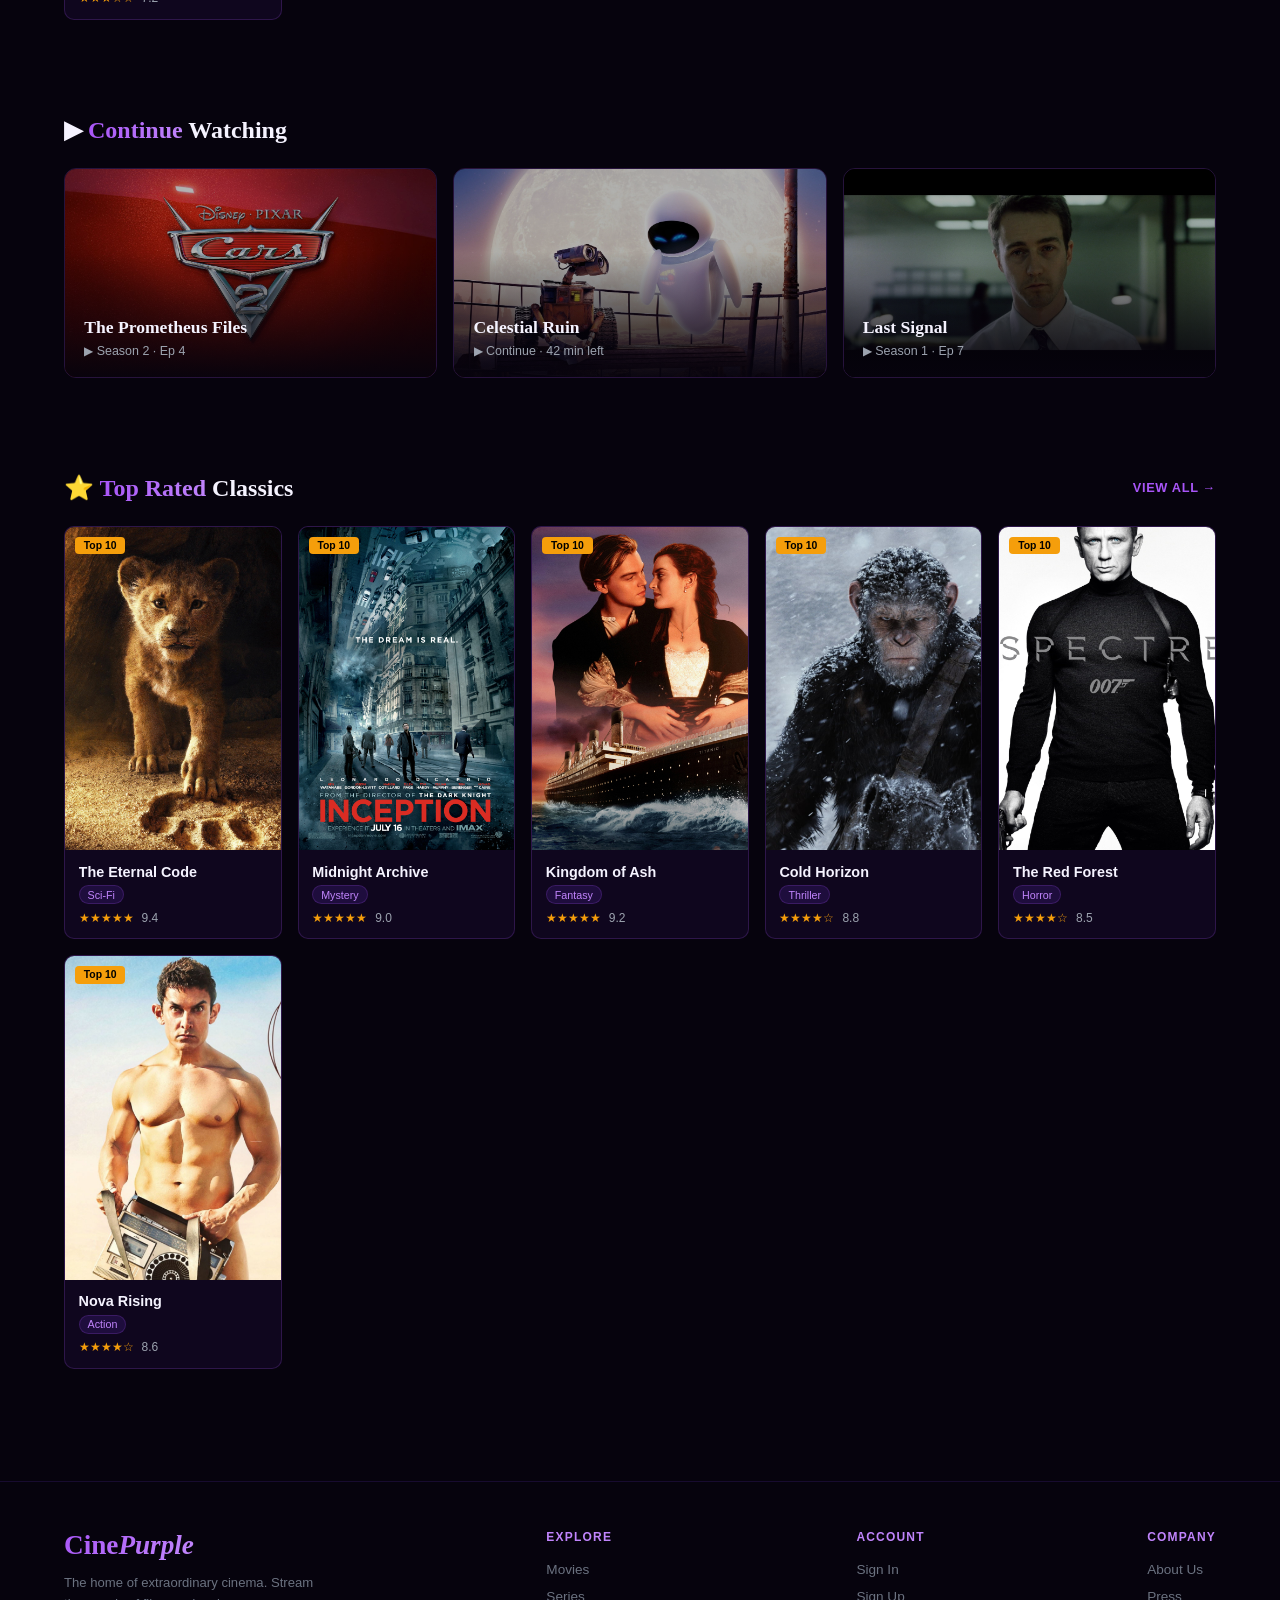
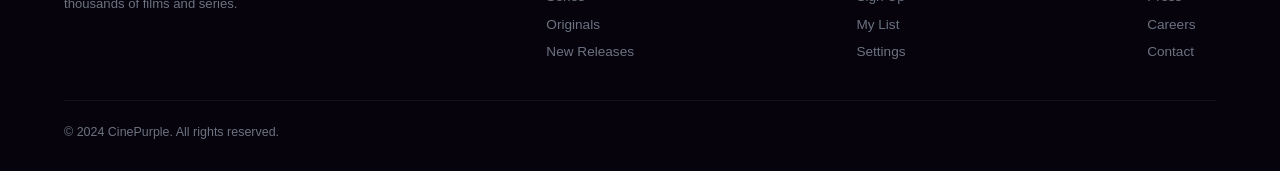
==== commit 3d641708: "Add files via upload" ====
--- a/MOVIE PROJECT/SCREENS/index.html
+++ b/MOVIE PROJECT/SCREENS/index.html
@@ -5,8 +5,8 @@
   <meta name="viewport" content="width=device-width, initial-scale=1.0">
   <title>CinePurple — Home</title>
   <link href="https://fonts.googleapis.com/css2?family=Playfair+Display:ital,wght@0,700;0,900;1,700&family=DM+Sans:wght@300;400;500;600&display=swap" rel="stylesheet">
-  <link rel="stylesheet" href="../Styles/Global.css">
-  <link rel="stylesheet" href="../Styles/Home.css">
+  <link rel="stylesheet" href="../STYLES/Global.css">
+  <link rel="stylesheet" href="../STYLES/index.css">
 </head>
 <body>
 
@@ -14,7 +14,7 @@
   <nav class="navbar">
     <div class="nav-logo">Cine<span>Purple</span></div>
     <ul class="nav-links">
-      <li><a href="Home.html" class="active">Home</a></li>
+      <li><a href="index.html" class="active">Home</a></li>
       <li><a href="#">Movies</a></li>
       <li><a href="#">Series</a></li>
       <li><a href="#">Originals</a></li>
@@ -518,4 +518,4 @@
   </footer>
 
 </body>
-</html>
+</html>
--- a/MOVIE PROJECT/STYLES/Global.css
+++ b/MOVIE PROJECT/STYLES/Global.css
@@ -0,0 +1,434 @@
+:root {
+  --void:          #06030d;
+  --purple-core:   #7c3aed;
+  --purple-bright: #a855f7;
+  --purple-glow:   #c084fc;
+  --accent-gold:   #f59e0b;
+  --accent-pink:   #ec4899;
+  --text-primary:  #f5f3ff;
+  --text-muted:    #9ca3af;
+  --text-dim:      #6b7280;
+  --card-bg:       rgba(124, 58, 237, 0.08);
+  --border:        rgba(168, 85, 247, 0.2);
+  --glass:         rgba(255, 255, 255, 0.04);
+}
+
+* { margin: 0; padding: 0; box-sizing: border-box; }
+html { scroll-behavior: smooth; }
+
+body {
+  font-family: 'DM Sans', sans-serif;
+  background: var(--void);
+  color: var(--text-primary);
+  overflow-x: hidden;
+}
+
+::-webkit-scrollbar       { width: 6px; }
+::-webkit-scrollbar-track { background: var(--void); }
+::-webkit-scrollbar-thumb { background: var(--purple-core); border-radius: 100px; }
+
+/* ── NAVBAR ── */
+.navbar {
+  position: fixed;
+  top: 0; left: 0; right: 0;
+  z-index: 100;
+  padding: 0 5%;
+  height: 70px;
+  display: flex;
+  align-items: center;
+  justify-content: space-between;
+  background: rgba(6, 3, 13, 0.95);
+  border-bottom: 1px solid rgba(124, 58, 237, 0.2);
+}
+
+.nav-logo {
+  font-family: 'Playfair Display', serif;
+  font-size: 1.7rem;
+  font-weight: 900;
+  background: linear-gradient(135deg, var(--purple-bright), var(--purple-glow), var(--accent-pink));
+  -webkit-background-clip: text;
+  -webkit-text-fill-color: transparent;
+  background-clip: text;
+}
+
+.nav-logo span { font-style: italic; }
+
+.nav-links {
+  display: flex;
+  gap: 2rem;
+  list-style: none;
+}
+
+.nav-links a {
+  color: var(--text-muted);
+  text-decoration: none;
+  font-size: 0.875rem;
+  font-weight: 500;
+  transition: color 0.2s;
+  position: relative;
+}
+
+.nav-links a::after {
+  content: '';
+  position: absolute;
+  bottom: -4px; left: 0; right: 0;
+  height: 1px;
+  background: var(--purple-bright);
+  transform: scaleX(0);
+  transition: transform 0.3s;
+}
+
+.nav-links a:hover        { color: var(--text-primary); }
+.nav-links a.active       { color: var(--text-primary); }
+.nav-links a:hover::after { transform: scaleX(1); }
+.nav-links a.active::after{ transform: scaleX(1); }
+
+.nav-actions { display: flex; align-items: center; gap: 1rem; }
+
+/* ── BUTTONS ── */
+.btn-ghost {
+  background: transparent;
+  border: 1px solid var(--border);
+  color: var(--text-primary);
+  padding: 0.45rem 1.2rem;
+  border-radius: 6px;
+  font-size: 0.85rem;
+  font-family: 'DM Sans', sans-serif;
+  cursor: pointer;
+  transition: all 0.25s;
+}
+
+.btn-ghost:hover {
+  border-color: var(--purple-bright);
+  color: var(--purple-glow);
+  background: rgba(168, 85, 247, 0.08);
+}
+
+.btn-primary {
+  background: linear-gradient(135deg, var(--purple-core), var(--accent-pink));
+  border: none;
+  color: #fff;
+  padding: 0.5rem 1.4rem;
+  border-radius: 6px;
+  font-size: 0.85rem;
+  font-family: 'DM Sans', sans-serif;
+  font-weight: 600;
+  cursor: pointer;
+  transition: all 0.3s;
+}
+
+.btn-primary:hover {
+  transform: translateY(-1px);
+  box-shadow: 0 4px 30px rgba(124, 58, 237, 0.5);
+}
+
+.btn-play {
+  display: inline-flex;
+  align-items: center;
+  gap: 0.5rem;
+  background: linear-gradient(135deg, var(--purple-core), var(--accent-pink));
+  border: none;
+  color: #fff;
+  padding: 0.75rem 2rem;
+  border-radius: 8px;
+  font-size: 0.95rem;
+  font-family: 'DM Sans', sans-serif;
+  font-weight: 600;
+  cursor: pointer;
+  transition: all 0.3s;
+  box-shadow: 0 8px 30px rgba(124, 58, 237, 0.4);
+}
+
+.btn-play:hover {
+  transform: translateY(-2px);
+  box-shadow: 0 12px 40px rgba(124, 58, 237, 0.6);
+}
+
+.btn-info {
+  display: inline-flex;
+  align-items: center;
+  gap: 0.5rem;
+  background: rgba(255, 255, 255, 0.08);
+  border: 1px solid rgba(255, 255, 255, 0.15);
+  color: var(--text-primary);
+  padding: 0.75rem 1.6rem;
+  border-radius: 8px;
+  font-size: 0.95rem;
+  font-family: 'DM Sans', sans-serif;
+  cursor: pointer;
+  transition: all 0.25s;
+}
+
+.btn-info:hover {
+  background: rgba(255, 255, 255, 0.13);
+  border-color: var(--purple-bright);
+}
+
+/* ── SECTIONS ── */
+.section { padding: 3rem 5%; }
+
+.section-header {
+  display: flex;
+  align-items: center;
+  justify-content: space-between;
+  margin-bottom: 1.5rem;
+}
+
+.section-title {
+  font-family: 'Playfair Display', serif;
+  font-size: 1.5rem;
+  font-weight: 700;
+}
+
+.section-title span {
+  background: linear-gradient(90deg, var(--purple-bright), var(--purple-glow));
+  -webkit-background-clip: text;
+  -webkit-text-fill-color: transparent;
+  background-clip: text;
+}
+
+.see-all {
+  color: var(--purple-bright);
+  font-size: 0.8rem;
+  font-weight: 600;
+  text-decoration: none;
+  text-transform: uppercase;
+  letter-spacing: 0.05em;
+  transition: color 0.2s;
+}
+
+.see-all:hover { color: var(--purple-glow); }
+
+/* ── MOVIE CARDS ── */
+.movies-row {
+  display: grid;
+  grid-template-columns: repeat(auto-fill, minmax(180px, 1fr));
+  gap: 1rem;
+}
+
+.movie-card {
+  border-radius: 10px;
+  overflow: hidden;
+  cursor: pointer;
+  background: var(--card-bg);
+  border: 1px solid var(--border);
+  transition: transform 0.3s ease, box-shadow 0.3s ease;
+}
+
+.movie-card:hover {
+  transform: translateY(-8px) scale(1.03);
+  box-shadow: 0 20px 50px rgba(124, 58, 237, 0.4);
+}
+
+.movie-thumb {
+  position: relative;
+  aspect-ratio: 2/3;
+  overflow: hidden;
+}
+
+.movie-thumb img {
+  width: 100%;
+  height: 100%;
+  object-fit: cover;
+  transition: transform 0.5s;
+}
+
+.movie-card:hover .movie-thumb img { transform: scale(1.08); }
+
+.thumb-overlay {
+  position: absolute;
+  inset: 0;
+  background: rgba(6, 3, 13, 0.5);
+  display: flex;
+  align-items: center;
+  justify-content: center;
+  font-size: 2rem;
+  opacity: 0;
+  transition: opacity 0.3s;
+}
+
+.movie-card:hover .thumb-overlay { opacity: 1; }
+
+.badge-new {
+  position: absolute;
+  top: 10px; left: 10px;
+  background: linear-gradient(135deg, var(--purple-core), var(--accent-pink));
+  color: #fff;
+  font-size: 0.65rem;
+  font-weight: 700;
+  text-transform: uppercase;
+  letter-spacing: 0.08em;
+  padding: 0.2rem 0.55rem;
+  border-radius: 4px;
+}
+
+.badge-top {
+  position: absolute;
+  top: 10px; left: 10px;
+  background: var(--accent-gold);
+  color: #000;
+  font-size: 0.65rem;
+  font-weight: 700;
+  padding: 0.2rem 0.55rem;
+  border-radius: 4px;
+}
+
+.movie-info     { padding: 0.85rem; }
+.movie-name     { font-size: 0.9rem; font-weight: 600; white-space: nowrap; overflow: hidden; text-overflow: ellipsis; margin-bottom: 0.35rem; }
+.movie-tags     { display: flex; gap: 0.4rem; flex-wrap: wrap; }
+
+.tag {
+  font-size: 0.67rem;
+  font-weight: 500;
+  color: var(--purple-glow);
+  background: rgba(124, 58, 237, 0.15);
+  border: 1px solid rgba(168, 85, 247, 0.2);
+  padding: 0.15rem 0.5rem;
+  border-radius: 100px;
+}
+
+.movie-rating-row { display: flex; align-items: center; gap: 0.5rem; margin-top: 0.4rem; }
+.stars      { color: var(--accent-gold); font-size: 0.75rem; }
+.rating-num { color: var(--text-muted); font-size: 0.75rem; }
+
+/* ── RATING BADGE ── */
+.rating-badge {
+  background: var(--accent-gold);
+  color: #000;
+  font-weight: 700;
+  font-size: 0.75rem;
+  padding: 0.2rem 0.55rem;
+  border-radius: 4px;
+}
+
+/* ── WIDE CARDS ── */
+.wide-row {
+  display: grid;
+  grid-template-columns: repeat(auto-fill, minmax(280px, 1fr));
+  gap: 1rem;
+}
+
+.wide-card {
+  position: relative;
+  border-radius: 12px;
+  overflow: hidden;
+  aspect-ratio: 16/9;
+  cursor: pointer;
+  border: 1px solid var(--border);
+  transition: transform 0.3s ease, box-shadow 0.3s ease;
+}
+
+.wide-card:hover {
+  transform: translateY(-6px) scale(1.02);
+  box-shadow: 0 16px 40px rgba(124, 58, 237, 0.4);
+}
+
+.wide-card img {
+  width: 100%; height: 100%;
+  object-fit: cover;
+  filter: brightness(0.7);
+  transition: transform 0.4s;
+}
+
+.wide-card:hover img { transform: scale(1.05); }
+
+.wide-overlay {
+  position: absolute;
+  inset: 0;
+  background: linear-gradient(to top, rgba(6, 3, 13, 0.95), transparent 60%);
+  display: flex;
+  flex-direction: column;
+  justify-content: flex-end;
+  padding: 1.2rem;
+}
+
+.wide-title { font-family: 'Playfair Display', serif; font-size: 1.1rem; font-weight: 700; margin-bottom: 0.3rem; }
+.wide-sub   { font-size: 0.78rem; color: var(--text-muted); }
+
+/* ── CATEGORIES ── */
+.categories { display: flex; gap: 0.7rem; padding: 0 5% 2rem; flex-wrap: wrap; }
+
+.cat-pill {
+  padding: 0.5rem 1.2rem;
+  border-radius: 100px;
+  font-size: 0.82rem;
+  font-weight: 500;
+  cursor: pointer;
+  border: 1px solid var(--border);
+  color: var(--text-muted);
+  background: var(--glass);
+  transition: all 0.25s;
+}
+
+.cat-pill:hover,
+.cat-pill.active {
+  background: rgba(124, 58, 237, 0.25);
+  border-color: var(--purple-bright);
+  color: var(--purple-glow);
+}
+
+/* ── FEATURED STRIP ── */
+.featured-strip {
+  margin: 2rem 5%;
+  border-radius: 16px;
+  overflow: hidden;
+  position: relative;
+  min-height: 240px;
+  display: flex;
+  align-items: center;
+  padding: 3rem;
+  background: url('Assets/Home/featured.jpg') center/cover no-repeat;
+  border: 1px solid rgba(168, 85, 247, 0.2);
+}
+
+.featured-strip::before {
+  content: '';
+  position: absolute;
+  inset: 0;
+  background: linear-gradient(90deg, rgba(6,3,13,0.95) 0%, rgba(124,58,237,0.3) 60%, transparent);
+}
+
+.featured-content  { position: relative; z-index: 1; max-width: 520px; }
+.featured-label    { font-size: 0.7rem; font-weight: 700; letter-spacing: 0.15em; text-transform: uppercase; color: var(--purple-glow); margin-bottom: 0.7rem; }
+.featured-title    { font-family: 'Playfair Display', serif; font-size: 2.2rem; font-weight: 900; margin-bottom: 0.8rem; line-height: 1.1; }
+.featured-desc     { color: rgba(245,243,255,0.65); font-size: 0.88rem; line-height: 1.6; margin-bottom: 1.2rem; }
+
+/* ── FOOTER ── */
+footer { margin-top: 4rem; padding: 3rem 5% 2rem; border-top: 1px solid rgba(124, 58, 237, 0.15); }
+
+.footer-top {
+  display: flex;
+  justify-content: space-between;
+  align-items: flex-start;
+  gap: 3rem;
+  flex-wrap: wrap;
+  margin-bottom: 2.5rem;
+}
+
+.footer-brand p   { color: var(--text-dim); font-size: 0.82rem; max-width: 260px; line-height: 1.6; margin-top: 0.7rem; }
+.footer-links h4  { font-size: 0.75rem; font-weight: 700; letter-spacing: 0.1em; text-transform: uppercase; color: var(--purple-glow); margin-bottom: 1rem; }
+.footer-links ul  { list-style: none; display: flex; flex-direction: column; gap: 0.6rem; }
+.footer-links a   { color: var(--text-dim); text-decoration: none; font-size: 0.85rem; transition: color 0.2s; }
+.footer-links a:hover { color: var(--purple-glow); }
+
+.footer-bottom {
+  display: flex;
+  justify-content: space-between;
+  align-items: center;
+  padding-top: 1.5rem;
+  border-top: 1px solid rgba(255, 255, 255, 0.05);
+}
+
+.footer-bottom p    { color: var(--text-dim); font-size: 0.78rem; }
+.footer-link        { color: var(--purple-bright); text-decoration: none; }
+.footer-link:hover  { color: var(--purple-glow); }
+
+/* ── RESPONSIVE ── */
+@media (max-width: 768px) {
+  .nav-links      { display: none; }
+  .movies-row     { grid-template-columns: repeat(auto-fill, minmax(140px, 1fr)); }
+  .wide-row       { grid-template-columns: 1fr 1fr; }
+  .featured-strip { padding: 2rem; }
+  .featured-title { font-size: 1.6rem; }
+  .footer-top     { flex-direction: column; }
+}
--- a/MOVIE PROJECT/STYLES/index.css
+++ b/MOVIE PROJECT/STYLES/index.css
@@ -0,0 +1,79 @@
+/* ── HERO ── */
+.hero {
+  position: relative;
+  height: 100vh;
+  display: flex;
+  align-items: flex-end;
+  padding: 0 5% 8%;
+  overflow: hidden;
+  background: url('../Assets/images/Home/hero.jpg') center/cover no-repeat;
+}
+
+.hero-bg {
+  position: absolute;
+  inset: 0;
+  background:
+    radial-gradient(ellipse 80% 60% at 60% 40%, rgba(124,58,237,0.25), transparent 60%),
+    linear-gradient(to bottom, rgba(10,6,18,0.3), rgba(6,3,13,0.9) 70%, #06030d);
+  z-index: 1;
+}
+
+.hero-content {
+  position: relative;
+  z-index: 2;
+  max-width: 620px;
+}
+
+.hero-badge {
+  display: inline-flex;
+  align-items: center;
+  gap: 0.4rem;
+  background: rgba(124,58,237,0.2);
+  border: 1px solid rgba(168,85,247,0.35);
+  color: var(--purple-glow);
+  padding: 0.3rem 0.9rem;
+  border-radius: 100px;
+  font-size: 0.75rem;
+  font-weight: 600;
+  letter-spacing: 0.08em;
+  text-transform: uppercase;
+  margin-bottom: 1.2rem;
+}
+
+.hero-title {
+  font-family: 'Playfair Display', serif;
+  font-size: clamp(2.8rem, 6vw, 5rem);
+  font-weight: 900;
+  line-height: 1.05;
+  letter-spacing: -0.03em;
+  margin-bottom: 1rem;
+}
+
+.hero-title em {
+  font-style: italic;
+  background: linear-gradient(90deg, var(--purple-glow), var(--accent-pink));
+  -webkit-background-clip: text;
+  -webkit-text-fill-color: transparent;
+  background-clip: text;
+}
+
+.hero-meta {
+  display: flex;
+  align-items: center;
+  gap: 1rem;
+  margin-bottom: 1.1rem;
+  flex-wrap: wrap;
+}
+
+.hero-meta span { color: var(--text-muted); font-size: 0.875rem; }
+.dot            { color: var(--purple-core) !important; }
+
+.hero-desc {
+  color: rgba(245,243,255,0.7);
+  font-size: 0.975rem;
+  line-height: 1.65;
+  max-width: 480px;
+  margin-bottom: 2rem;
+}
+
+.hero-actions { display: flex; gap: 1rem; flex-wrap: wrap; }
